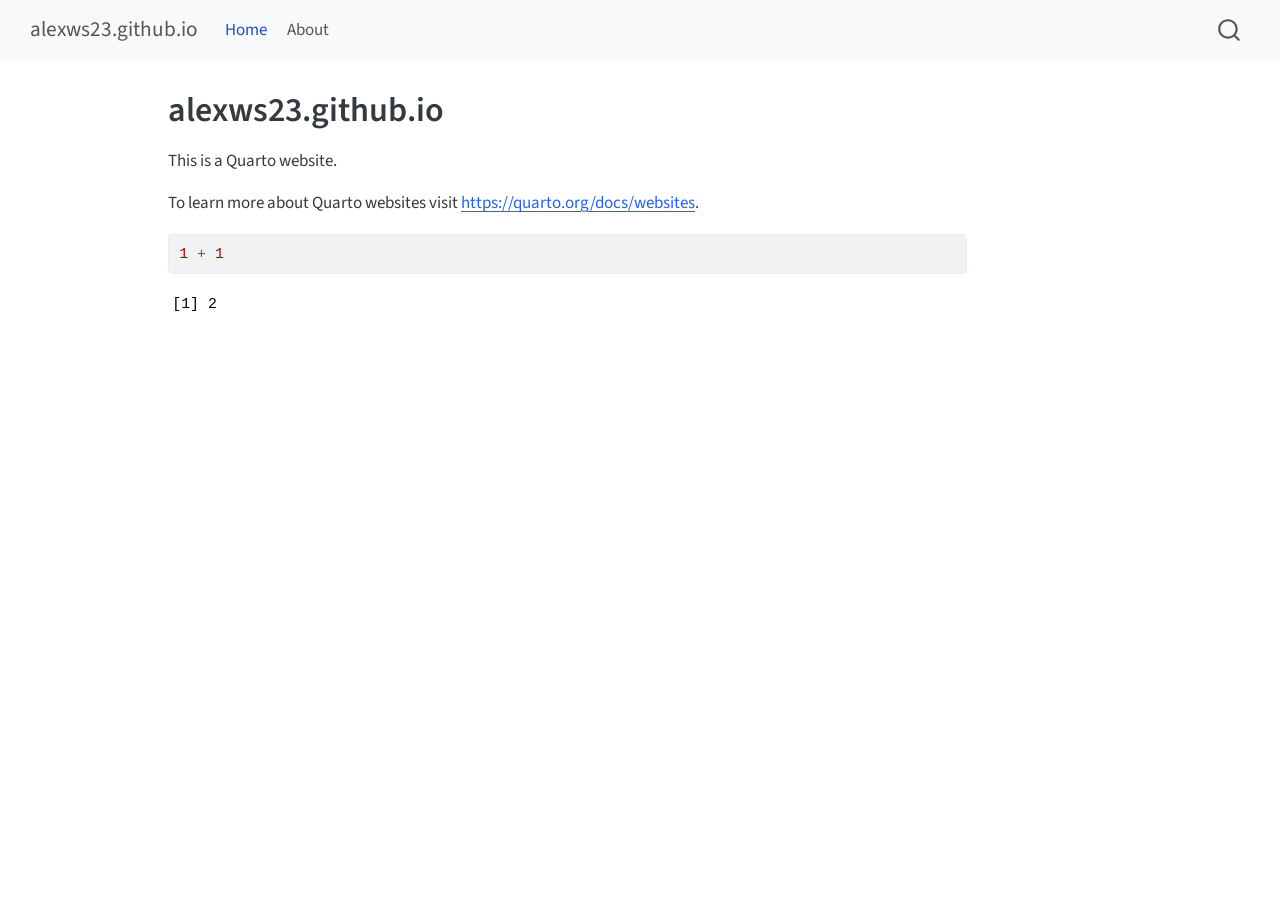
==== docs/index.html @ b059be66 "Website Shell Commit" ====
<!DOCTYPE html>
<html xmlns="http://www.w3.org/1999/xhtml" lang="en" xml:lang="en"><head>

<meta charset="utf-8">
<meta name="generator" content="quarto-1.5.57">

<meta name="viewport" content="width=device-width, initial-scale=1.0, user-scalable=yes">


<title>alexws23.github.io</title>
<style>
code{white-space: pre-wrap;}
span.smallcaps{font-variant: small-caps;}
div.columns{display: flex; gap: min(4vw, 1.5em);}
div.column{flex: auto; overflow-x: auto;}
div.hanging-indent{margin-left: 1.5em; text-indent: -1.5em;}
ul.task-list{list-style: none;}
ul.task-list li input[type="checkbox"] {
  width: 0.8em;
  margin: 0 0.8em 0.2em -1em; /* quarto-specific, see https://github.com/quarto-dev/quarto-cli/issues/4556 */ 
  vertical-align: middle;
}
/* CSS for syntax highlighting */
pre > code.sourceCode { white-space: pre; position: relative; }
pre > code.sourceCode > span { line-height: 1.25; }
pre > code.sourceCode > span:empty { height: 1.2em; }
.sourceCode { overflow: visible; }
code.sourceCode > span { color: inherit; text-decoration: inherit; }
div.sourceCode { margin: 1em 0; }
pre.sourceCode { margin: 0; }
@media screen {
div.sourceCode { overflow: auto; }
}
@media print {
pre > code.sourceCode { white-space: pre-wrap; }
pre > code.sourceCode > span { display: inline-block; text-indent: -5em; padding-left: 5em; }
}
pre.numberSource code
  { counter-reset: source-line 0; }
pre.numberSource code > span
  { position: relative; left: -4em; counter-increment: source-line; }
pre.numberSource code > span > a:first-child::before
  { content: counter(source-line);
    position: relative; left: -1em; text-align: right; vertical-align: baseline;
    border: none; display: inline-block;
    -webkit-touch-callout: none; -webkit-user-select: none;
    -khtml-user-select: none; -moz-user-select: none;
    -ms-user-select: none; user-select: none;
    padding: 0 4px; width: 4em;
  }
pre.numberSource { margin-left: 3em;  padding-left: 4px; }
div.sourceCode
  {   }
@media screen {
pre > code.sourceCode > span > a:first-child::before { text-decoration: underline; }
}
</style>


<script src="site_libs/quarto-nav/quarto-nav.js"></script>
<script src="site_libs/quarto-nav/headroom.min.js"></script>
<script src="site_libs/clipboard/clipboard.min.js"></script>
<script src="site_libs/quarto-search/autocomplete.umd.js"></script>
<script src="site_libs/quarto-search/fuse.min.js"></script>
<script src="site_libs/quarto-search/quarto-search.js"></script>
<meta name="quarto:offset" content="./">
<script src="site_libs/quarto-html/quarto.js"></script>
<script src="site_libs/quarto-html/popper.min.js"></script>
<script src="site_libs/quarto-html/tippy.umd.min.js"></script>
<script src="site_libs/quarto-html/anchor.min.js"></script>
<link href="site_libs/quarto-html/tippy.css" rel="stylesheet">
<link href="site_libs/quarto-html/quarto-syntax-highlighting.css" rel="stylesheet" id="quarto-text-highlighting-styles">
<script src="site_libs/bootstrap/bootstrap.min.js"></script>
<link href="site_libs/bootstrap/bootstrap-icons.css" rel="stylesheet">
<link href="site_libs/bootstrap/bootstrap.min.css" rel="stylesheet" id="quarto-bootstrap" data-mode="light">
<script id="quarto-search-options" type="application/json">{
  "location": "navbar",
  "copy-button": false,
  "collapse-after": 3,
  "panel-placement": "end",
  "type": "overlay",
  "limit": 50,
  "keyboard-shortcut": [
    "f",
    "/",
    "s"
  ],
  "show-item-context": false,
  "language": {
    "search-no-results-text": "No results",
    "search-matching-documents-text": "matching documents",
    "search-copy-link-title": "Copy link to search",
    "search-hide-matches-text": "Hide additional matches",
    "search-more-match-text": "more match in this document",
    "search-more-matches-text": "more matches in this document",
    "search-clear-button-title": "Clear",
    "search-text-placeholder": "",
    "search-detached-cancel-button-title": "Cancel",
    "search-submit-button-title": "Submit",
    "search-label": "Search"
  }
}</script>


<link rel="stylesheet" href="styles.css">
</head>

<body class="nav-fixed">

<div id="quarto-search-results"></div>
  <header id="quarto-header" class="headroom fixed-top">
    <nav class="navbar navbar-expand-lg " data-bs-theme="dark">
      <div class="navbar-container container-fluid">
      <div class="navbar-brand-container mx-auto">
    <a class="navbar-brand" href="./index.html">
    <span class="navbar-title">alexws23.github.io</span>
    </a>
  </div>
            <div id="quarto-search" class="" title="Search"></div>
          <button class="navbar-toggler" type="button" data-bs-toggle="collapse" data-bs-target="#navbarCollapse" aria-controls="navbarCollapse" role="menu" aria-expanded="false" aria-label="Toggle navigation" onclick="if (window.quartoToggleHeadroom) { window.quartoToggleHeadroom(); }">
  <span class="navbar-toggler-icon"></span>
</button>
          <div class="collapse navbar-collapse" id="navbarCollapse">
            <ul class="navbar-nav navbar-nav-scroll me-auto">
  <li class="nav-item">
    <a class="nav-link active" href="./index.html" aria-current="page"> 
<span class="menu-text">Home</span></a>
  </li>  
  <li class="nav-item">
    <a class="nav-link" href="./about.html"> 
<span class="menu-text">About</span></a>
  </li>  
</ul>
          </div> <!-- /navcollapse -->
            <div class="quarto-navbar-tools">
</div>
      </div> <!-- /container-fluid -->
    </nav>
</header>
<!-- content -->
<div id="quarto-content" class="quarto-container page-columns page-rows-contents page-layout-article page-navbar">
<!-- sidebar -->
<!-- margin-sidebar -->
    <div id="quarto-margin-sidebar" class="sidebar margin-sidebar zindex-bottom">
        
    </div>
<!-- main -->
<main class="content" id="quarto-document-content">

<header id="title-block-header" class="quarto-title-block default">
<div class="quarto-title">
<h1 class="title">alexws23.github.io</h1>
</div>



<div class="quarto-title-meta">

    
  
    
  </div>
  


</header>


<p>This is a Quarto website.</p>
<p>To learn more about Quarto websites visit <a href="https://quarto.org/docs/websites" class="uri">https://quarto.org/docs/websites</a>.</p>
<div class="cell">
<div class="sourceCode cell-code" id="cb1"><pre class="sourceCode r code-with-copy"><code class="sourceCode r"><span id="cb1-1"><a href="#cb1-1" aria-hidden="true" tabindex="-1"></a><span class="dv">1</span> <span class="sc">+</span> <span class="dv">1</span></span></code><button title="Copy to Clipboard" class="code-copy-button"><i class="bi"></i></button></pre></div>
<div class="cell-output cell-output-stdout">
<pre><code>[1] 2</code></pre>
</div>
</div>



</main> <!-- /main -->
<script id="quarto-html-after-body" type="application/javascript">
window.document.addEventListener("DOMContentLoaded", function (event) {
  const toggleBodyColorMode = (bsSheetEl) => {
    const mode = bsSheetEl.getAttribute("data-mode");
    const bodyEl = window.document.querySelector("body");
    if (mode === "dark") {
      bodyEl.classList.add("quarto-dark");
      bodyEl.classList.remove("quarto-light");
    } else {
      bodyEl.classList.add("quarto-light");
      bodyEl.classList.remove("quarto-dark");
    }
  }
  const toggleBodyColorPrimary = () => {
    const bsSheetEl = window.document.querySelector("link#quarto-bootstrap");
    if (bsSheetEl) {
      toggleBodyColorMode(bsSheetEl);
    }
  }
  toggleBodyColorPrimary();  
  const icon = "";
  const anchorJS = new window.AnchorJS();
  anchorJS.options = {
    placement: 'right',
    icon: icon
  };
  anchorJS.add('.anchored');
  const isCodeAnnotation = (el) => {
    for (const clz of el.classList) {
      if (clz.startsWith('code-annotation-')) {                     
        return true;
      }
    }
    return false;
  }
  const onCopySuccess = function(e) {
    // button target
    const button = e.trigger;
    // don't keep focus
    button.blur();
    // flash "checked"
    button.classList.add('code-copy-button-checked');
    var currentTitle = button.getAttribute("title");
    button.setAttribute("title", "Copied!");
    let tooltip;
    if (window.bootstrap) {
      button.setAttribute("data-bs-toggle", "tooltip");
      button.setAttribute("data-bs-placement", "left");
      button.setAttribute("data-bs-title", "Copied!");
      tooltip = new bootstrap.Tooltip(button, 
        { trigger: "manual", 
          customClass: "code-copy-button-tooltip",
          offset: [0, -8]});
      tooltip.show();    
    }
    setTimeout(function() {
      if (tooltip) {
        tooltip.hide();
        button.removeAttribute("data-bs-title");
        button.removeAttribute("data-bs-toggle");
        button.removeAttribute("data-bs-placement");
      }
      button.setAttribute("title", currentTitle);
      button.classList.remove('code-copy-button-checked');
    }, 1000);
    // clear code selection
    e.clearSelection();
  }
  const getTextToCopy = function(trigger) {
      const codeEl = trigger.previousElementSibling.cloneNode(true);
      for (const childEl of codeEl.children) {
        if (isCodeAnnotation(childEl)) {
          childEl.remove();
        }
      }
      return codeEl.innerText;
  }
  const clipboard = new window.ClipboardJS('.code-copy-button:not([data-in-quarto-modal])', {
    text: getTextToCopy
  });
  clipboard.on('success', onCopySuccess);
  if (window.document.getElementById('quarto-embedded-source-code-modal')) {
    // For code content inside modals, clipBoardJS needs to be initialized with a container option
    // TODO: Check when it could be a function (https://github.com/zenorocha/clipboard.js/issues/860)
    const clipboardModal = new window.ClipboardJS('.code-copy-button[data-in-quarto-modal]', {
      text: getTextToCopy,
      container: window.document.getElementById('quarto-embedded-source-code-modal')
    });
    clipboardModal.on('success', onCopySuccess);
  }
    var localhostRegex = new RegExp(/^(?:http|https):\/\/localhost\:?[0-9]*\//);
    var mailtoRegex = new RegExp(/^mailto:/);
      var filterRegex = new RegExp('/' + window.location.host + '/');
    var isInternal = (href) => {
        return filterRegex.test(href) || localhostRegex.test(href) || mailtoRegex.test(href);
    }
    // Inspect non-navigation links and adorn them if external
 	var links = window.document.querySelectorAll('a[href]:not(.nav-link):not(.navbar-brand):not(.toc-action):not(.sidebar-link):not(.sidebar-item-toggle):not(.pagination-link):not(.no-external):not([aria-hidden]):not(.dropdown-item):not(.quarto-navigation-tool):not(.about-link)');
    for (var i=0; i<links.length; i++) {
      const link = links[i];
      if (!isInternal(link.href)) {
        // undo the damage that might have been done by quarto-nav.js in the case of
        // links that we want to consider external
        if (link.dataset.originalHref !== undefined) {
          link.href = link.dataset.originalHref;
        }
      }
    }
  function tippyHover(el, contentFn, onTriggerFn, onUntriggerFn) {
    const config = {
      allowHTML: true,
      maxWidth: 500,
      delay: 100,
      arrow: false,
      appendTo: function(el) {
          return el.parentElement;
      },
      interactive: true,
      interactiveBorder: 10,
      theme: 'quarto',
      placement: 'bottom-start',
    };
    if (contentFn) {
      config.content = contentFn;
    }
    if (onTriggerFn) {
      config.onTrigger = onTriggerFn;
    }
    if (onUntriggerFn) {
      config.onUntrigger = onUntriggerFn;
    }
    window.tippy(el, config); 
  }
  const noterefs = window.document.querySelectorAll('a[role="doc-noteref"]');
  for (var i=0; i<noterefs.length; i++) {
    const ref = noterefs[i];
    tippyHover(ref, function() {
      // use id or data attribute instead here
      let href = ref.getAttribute('data-footnote-href') || ref.getAttribute('href');
      try { href = new URL(href).hash; } catch {}
      const id = href.replace(/^#\/?/, "");
      const note = window.document.getElementById(id);
      if (note) {
        return note.innerHTML;
      } else {
        return "";
      }
    });
  }
  const xrefs = window.document.querySelectorAll('a.quarto-xref');
  const processXRef = (id, note) => {
    // Strip column container classes
    const stripColumnClz = (el) => {
      el.classList.remove("page-full", "page-columns");
      if (el.children) {
        for (const child of el.children) {
          stripColumnClz(child);
        }
      }
    }
    stripColumnClz(note)
    if (id === null || id.startsWith('sec-')) {
      // Special case sections, only their first couple elements
      const container = document.createElement("div");
      if (note.children && note.children.length > 2) {
        container.appendChild(note.children[0].cloneNode(true));
        for (let i = 1; i < note.children.length; i++) {
          const child = note.children[i];
          if (child.tagName === "P" && child.innerText === "") {
            continue;
          } else {
            container.appendChild(child.cloneNode(true));
            break;
          }
        }
        if (window.Quarto?.typesetMath) {
          window.Quarto.typesetMath(container);
        }
        return container.innerHTML
      } else {
        if (window.Quarto?.typesetMath) {
          window.Quarto.typesetMath(note);
        }
        return note.innerHTML;
      }
    } else {
      // Remove any anchor links if they are present
      const anchorLink = note.querySelector('a.anchorjs-link');
      if (anchorLink) {
        anchorLink.remove();
      }
      if (window.Quarto?.typesetMath) {
        window.Quarto.typesetMath(note);
      }
      // TODO in 1.5, we should make sure this works without a callout special case
      if (note.classList.contains("callout")) {
        return note.outerHTML;
      } else {
        return note.innerHTML;
      }
    }
  }
  for (var i=0; i<xrefs.length; i++) {
    const xref = xrefs[i];
    tippyHover(xref, undefined, function(instance) {
      instance.disable();
      let url = xref.getAttribute('href');
      let hash = undefined; 
      if (url.startsWith('#')) {
        hash = url;
      } else {
        try { hash = new URL(url).hash; } catch {}
      }
      if (hash) {
        const id = hash.replace(/^#\/?/, "");
        const note = window.document.getElementById(id);
        if (note !== null) {
          try {
            const html = processXRef(id, note.cloneNode(true));
            instance.setContent(html);
          } finally {
            instance.enable();
            instance.show();
          }
        } else {
          // See if we can fetch this
          fetch(url.split('#')[0])
          .then(res => res.text())
          .then(html => {
            const parser = new DOMParser();
            const htmlDoc = parser.parseFromString(html, "text/html");
            const note = htmlDoc.getElementById(id);
            if (note !== null) {
              const html = processXRef(id, note);
              instance.setContent(html);
            } 
          }).finally(() => {
            instance.enable();
            instance.show();
          });
        }
      } else {
        // See if we can fetch a full url (with no hash to target)
        // This is a special case and we should probably do some content thinning / targeting
        fetch(url)
        .then(res => res.text())
        .then(html => {
          const parser = new DOMParser();
          const htmlDoc = parser.parseFromString(html, "text/html");
          const note = htmlDoc.querySelector('main.content');
          if (note !== null) {
            // This should only happen for chapter cross references
            // (since there is no id in the URL)
            // remove the first header
            if (note.children.length > 0 && note.children[0].tagName === "HEADER") {
              note.children[0].remove();
            }
            const html = processXRef(null, note);
            instance.setContent(html);
          } 
        }).finally(() => {
          instance.enable();
          instance.show();
        });
      }
    }, function(instance) {
    });
  }
      let selectedAnnoteEl;
      const selectorForAnnotation = ( cell, annotation) => {
        let cellAttr = 'data-code-cell="' + cell + '"';
        let lineAttr = 'data-code-annotation="' +  annotation + '"';
        const selector = 'span[' + cellAttr + '][' + lineAttr + ']';
        return selector;
      }
      const selectCodeLines = (annoteEl) => {
        const doc = window.document;
        const targetCell = annoteEl.getAttribute("data-target-cell");
        const targetAnnotation = annoteEl.getAttribute("data-target-annotation");
        const annoteSpan = window.document.querySelector(selectorForAnnotation(targetCell, targetAnnotation));
        const lines = annoteSpan.getAttribute("data-code-lines").split(",");
        const lineIds = lines.map((line) => {
          return targetCell + "-" + line;
        })
        let top = null;
        let height = null;
        let parent = null;
        if (lineIds.length > 0) {
            //compute the position of the single el (top and bottom and make a div)
            const el = window.document.getElementById(lineIds[0]);
            top = el.offsetTop;
            height = el.offsetHeight;
            parent = el.parentElement.parentElement;
          if (lineIds.length > 1) {
            const lastEl = window.document.getElementById(lineIds[lineIds.length - 1]);
            const bottom = lastEl.offsetTop + lastEl.offsetHeight;
            height = bottom - top;
          }
          if (top !== null && height !== null && parent !== null) {
            // cook up a div (if necessary) and position it 
            let div = window.document.getElementById("code-annotation-line-highlight");
            if (div === null) {
              div = window.document.createElement("div");
              div.setAttribute("id", "code-annotation-line-highlight");
              div.style.position = 'absolute';
              parent.appendChild(div);
            }
            div.style.top = top - 2 + "px";
            div.style.height = height + 4 + "px";
            div.style.left = 0;
            let gutterDiv = window.document.getElementById("code-annotation-line-highlight-gutter");
            if (gutterDiv === null) {
              gutterDiv = window.document.createElement("div");
              gutterDiv.setAttribute("id", "code-annotation-line-highlight-gutter");
              gutterDiv.style.position = 'absolute';
              const codeCell = window.document.getElementById(targetCell);
              const gutter = codeCell.querySelector('.code-annotation-gutter');
              gutter.appendChild(gutterDiv);
            }
            gutterDiv.style.top = top - 2 + "px";
            gutterDiv.style.height = height + 4 + "px";
          }
          selectedAnnoteEl = annoteEl;
        }
      };
      const unselectCodeLines = () => {
        const elementsIds = ["code-annotation-line-highlight", "code-annotation-line-highlight-gutter"];
        elementsIds.forEach((elId) => {
          const div = window.document.getElementById(elId);
          if (div) {
            div.remove();
          }
        });
        selectedAnnoteEl = undefined;
      };
        // Handle positioning of the toggle
    window.addEventListener(
      "resize",
      throttle(() => {
        elRect = undefined;
        if (selectedAnnoteEl) {
          selectCodeLines(selectedAnnoteEl);
        }
      }, 10)
    );
    function throttle(fn, ms) {
    let throttle = false;
    let timer;
      return (...args) => {
        if(!throttle) { // first call gets through
            fn.apply(this, args);
            throttle = true;
        } else { // all the others get throttled
            if(timer) clearTimeout(timer); // cancel #2
            timer = setTimeout(() => {
              fn.apply(this, args);
              timer = throttle = false;
            }, ms);
        }
      };
    }
      // Attach click handler to the DT
      const annoteDls = window.document.querySelectorAll('dt[data-target-cell]');
      for (const annoteDlNode of annoteDls) {
        annoteDlNode.addEventListener('click', (event) => {
          const clickedEl = event.target;
          if (clickedEl !== selectedAnnoteEl) {
            unselectCodeLines();
            const activeEl = window.document.querySelector('dt[data-target-cell].code-annotation-active');
            if (activeEl) {
              activeEl.classList.remove('code-annotation-active');
            }
            selectCodeLines(clickedEl);
            clickedEl.classList.add('code-annotation-active');
          } else {
            // Unselect the line
            unselectCodeLines();
            clickedEl.classList.remove('code-annotation-active');
          }
        });
      }
  const findCites = (el) => {
    const parentEl = el.parentElement;
    if (parentEl) {
      const cites = parentEl.dataset.cites;
      if (cites) {
        return {
          el,
          cites: cites.split(' ')
        };
      } else {
        return findCites(el.parentElement)
      }
    } else {
      return undefined;
    }
  };
  var bibliorefs = window.document.querySelectorAll('a[role="doc-biblioref"]');
  for (var i=0; i<bibliorefs.length; i++) {
    const ref = bibliorefs[i];
    const citeInfo = findCites(ref);
    if (citeInfo) {
      tippyHover(citeInfo.el, function() {
        var popup = window.document.createElement('div');
        citeInfo.cites.forEach(function(cite) {
          var citeDiv = window.document.createElement('div');
          citeDiv.classList.add('hanging-indent');
          citeDiv.classList.add('csl-entry');
          var biblioDiv = window.document.getElementById('ref-' + cite);
          if (biblioDiv) {
            citeDiv.innerHTML = biblioDiv.innerHTML;
          }
          popup.appendChild(citeDiv);
        });
        return popup.innerHTML;
      });
    }
  }
});
</script>
</div> <!-- /content -->




</body></html>
---- docs/site_libs/quarto-html/tippy.css ----
.tippy-box[data-animation=fade][data-state=hidden]{opacity:0}[data-tippy-root]{max-width:calc(100vw - 10px)}.tippy-box{position:relative;background-color:#333;color:#fff;border-radius:4px;font-size:14px;line-height:1.4;white-space:normal;outline:0;transition-property:transform,visibility,opacity}.tippy-box[data-placement^=top]>.tippy-arrow{bottom:0}.tippy-box[data-placement^=top]>.tippy-arrow:before{bottom:-7px;left:0;border-width:8px 8px 0;border-top-color:initial;transform-origin:center top}.tippy-box[data-placement^=bottom]>.tippy-arrow{top:0}.tippy-box[data-placement^=bottom]>.tippy-arrow:before{top:-7px;left:0;border-width:0 8px 8px;border-bottom-color:initial;transform-origin:center bottom}.tippy-box[data-placement^=left]>.tippy-arrow{right:0}.tippy-box[data-placement^=left]>.tippy-arrow:before{border-width:8px 0 8px 8px;border-left-color:initial;right:-7px;transform-origin:center left}.tippy-box[data-placement^=right]>.tippy-arrow{left:0}.tippy-box[data-placement^=right]>.tippy-arrow:before{left:-7px;border-width:8px 8px 8px 0;border-right-color:initial;transform-origin:center right}.tippy-box[data-inertia][data-state=visible]{transition-timing-function:cubic-bezier(.54,1.5,.38,1.11)}.tippy-arrow{width:16px;height:16px;color:#333}.tippy-arrow:before{content:"";position:absolute;border-color:transparent;border-style:solid}.tippy-content{position:relative;padding:5px 9px;z-index:1}
---- docs/site_libs/quarto-html/quarto-syntax-highlighting.css ----
/* quarto syntax highlight colors */
:root {
  --quarto-hl-ot-color: #003B4F;
  --quarto-hl-at-color: #657422;
  --quarto-hl-ss-color: #20794D;
  --quarto-hl-an-color: #5E5E5E;
  --quarto-hl-fu-color: #4758AB;
  --quarto-hl-st-color: #20794D;
  --quarto-hl-cf-color: #003B4F;
  --quarto-hl-op-color: #5E5E5E;
  --quarto-hl-er-color: #AD0000;
  --quarto-hl-bn-color: #AD0000;
  --quarto-hl-al-color: #AD0000;
  --quarto-hl-va-color: #111111;
  --quarto-hl-bu-color: inherit;
  --quarto-hl-ex-color: inherit;
  --quarto-hl-pp-color: #AD0000;
  --quarto-hl-in-color: #5E5E5E;
  --quarto-hl-vs-color: #20794D;
  --quarto-hl-wa-color: #5E5E5E;
  --quarto-hl-do-color: #5E5E5E;
  --quarto-hl-im-color: #00769E;
  --quarto-hl-ch-color: #20794D;
  --quarto-hl-dt-color: #AD0000;
  --quarto-hl-fl-color: #AD0000;
  --quarto-hl-co-color: #5E5E5E;
  --quarto-hl-cv-color: #5E5E5E;
  --quarto-hl-cn-color: #8f5902;
  --quarto-hl-sc-color: #5E5E5E;
  --quarto-hl-dv-color: #AD0000;
  --quarto-hl-kw-color: #003B4F;
}

/* other quarto variables */
:root {
  --quarto-font-monospace: SFMono-Regular, Menlo, Monaco, Consolas, "Liberation Mono", "Courier New", monospace;
}

pre > code.sourceCode > span {
  color: #003B4F;
}

code span {
  color: #003B4F;
}

code.sourceCode > span {
  color: #003B4F;
}

div.sourceCode,
div.sourceCode pre.sourceCode {
  color: #003B4F;
}

code span.ot {
  color: #003B4F;
  font-style: inherit;
}

code span.at {
  color: #657422;
  font-style: inherit;
}

code span.ss {
  color: #20794D;
  font-style: inherit;
}

code span.an {
  color: #5E5E5E;
  font-style: inherit;
}

code span.fu {
  color: #4758AB;
  font-style: inherit;
}

code span.st {
  color: #20794D;
  font-style: inherit;
}

code span.cf {
  color: #003B4F;
  font-weight: bold;
  font-style: inherit;
}

code span.op {
  color: #5E5E5E;
  font-style: inherit;
}

code span.er {
  color: #AD0000;
  font-style: inherit;
}

code span.bn {
  color: #AD0000;
  font-style: inherit;
}

code span.al {
  color: #AD0000;
  font-style: inherit;
}

code span.va {
  color: #111111;
  font-style: inherit;
}

code span.bu {
  font-style: inherit;
}

code span.ex {
  font-style: inherit;
}

code span.pp {
  color: #AD0000;
  font-style: inherit;
}

code span.in {
  color: #5E5E5E;
  font-style: inherit;
}

code span.vs {
  color: #20794D;
  font-style: inherit;
}

code span.wa {
  color: #5E5E5E;
  font-style: italic;
}

code span.do {
  color: #5E5E5E;
  font-style: italic;
}

code span.im {
  color: #00769E;
  font-style: inherit;
}

code span.ch {
  color: #20794D;
  font-style: inherit;
}

code span.dt {
  color: #AD0000;
  font-style: inherit;
}

code span.fl {
  color: #AD0000;
  font-style: inherit;
}

code span.co {
  color: #5E5E5E;
  font-style: inherit;
}

code span.cv {
  color: #5E5E5E;
  font-style: italic;
}

code span.cn {
  color: #8f5902;
  font-style: inherit;
}

code span.sc {
  color: #5E5E5E;
  font-style: inherit;
}

code span.dv {
  color: #AD0000;
  font-style: inherit;
}

code span.kw {
  color: #003B4F;
  font-weight: bold;
  font-style: inherit;
}

.prevent-inlining {
  content: "</";
}

/*# sourceMappingURL=debc5d5d77c3f9108843748ff7464032.css.map */
---- docs/styles.css ----
/* css styles */
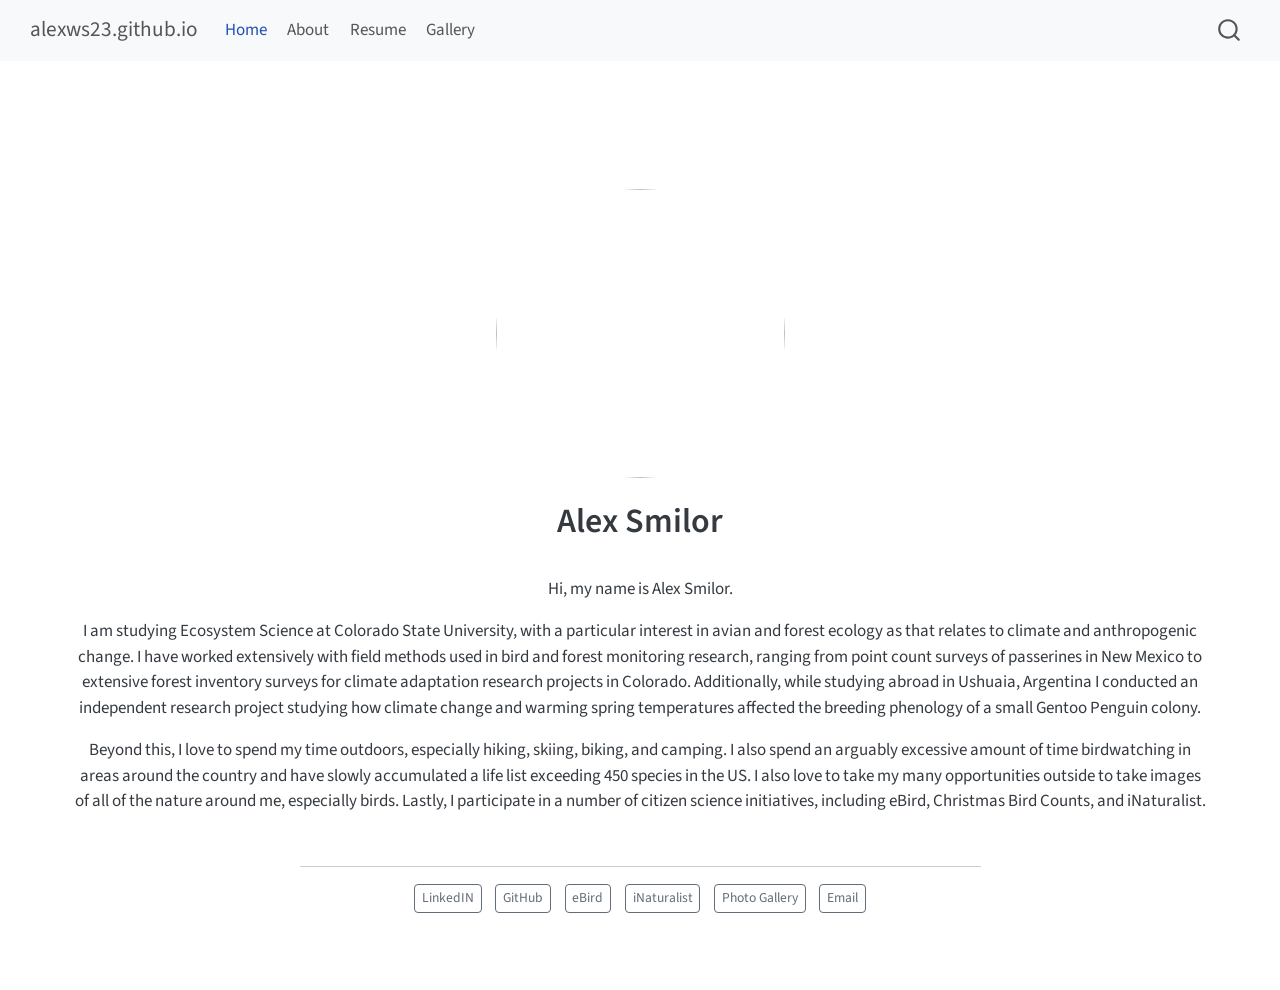
==== commit 3e881da2: "Website Commit" ====
--- a/docs/index.html
+++ b/docs/index.html
@@ -7,7 +7,7 @@
 <meta name="viewport" content="width=device-width, initial-scale=1.0, user-scalable=yes">
 
 
-<title>alexws23.github.io</title>
+<title>Alex Smilor – alexws23.github.io</title>
 <style>
 code{white-space: pre-wrap;}
 span.smallcaps{font-variant: small-caps;}
@@ -20,40 +20,6 @@
   margin: 0 0.8em 0.2em -1em; /* quarto-specific, see https://github.com/quarto-dev/quarto-cli/issues/4556 */ 
   vertical-align: middle;
 }
-/* CSS for syntax highlighting */
-pre > code.sourceCode { white-space: pre; position: relative; }
-pre > code.sourceCode > span { line-height: 1.25; }
-pre > code.sourceCode > span:empty { height: 1.2em; }
-.sourceCode { overflow: visible; }
-code.sourceCode > span { color: inherit; text-decoration: inherit; }
-div.sourceCode { margin: 1em 0; }
-pre.sourceCode { margin: 0; }
-@media screen {
-div.sourceCode { overflow: auto; }
-}
-@media print {
-pre > code.sourceCode { white-space: pre-wrap; }
-pre > code.sourceCode > span { display: inline-block; text-indent: -5em; padding-left: 5em; }
-}
-pre.numberSource code
-  { counter-reset: source-line 0; }
-pre.numberSource code > span
-  { position: relative; left: -4em; counter-increment: source-line; }
-pre.numberSource code > span > a:first-child::before
-  { content: counter(source-line);
-    position: relative; left: -1em; text-align: right; vertical-align: baseline;
-    border: none; display: inline-block;
-    -webkit-touch-callout: none; -webkit-user-select: none;
-    -khtml-user-select: none; -moz-user-select: none;
-    -ms-user-select: none; user-select: none;
-    padding: 0 4px; width: 4em;
-  }
-pre.numberSource { margin-left: 3em;  padding-left: 4px; }
-div.sourceCode
-  {   }
-@media screen {
-pre > code.sourceCode > span > a:first-child::before { text-decoration: underline; }
-}
 </style>
 
 
@@ -67,7 +33,6 @@
 <script src="site_libs/quarto-html/quarto.js"></script>
 <script src="site_libs/quarto-html/popper.min.js"></script>
 <script src="site_libs/quarto-html/tippy.umd.min.js"></script>
-<script src="site_libs/quarto-html/anchor.min.js"></script>
 <link href="site_libs/quarto-html/tippy.css" rel="stylesheet">
 <link href="site_libs/quarto-html/quarto-syntax-highlighting.css" rel="stylesheet" id="quarto-text-highlighting-styles">
 <script src="site_libs/bootstrap/bootstrap.min.js"></script>
@@ -130,6 +95,14 @@
     <a class="nav-link" href="./about.html"> 
 <span class="menu-text">About</span></a>
   </li>  
+  <li class="nav-item">
+    <a class="nav-link" href="./CV.html"> 
+<span class="menu-text">Resume</span></a>
+  </li>  
+  <li class="nav-item">
+    <a class="nav-link" href="./Gallery.html"> 
+<span class="menu-text">Gallery</span></a>
+  </li>  
 </ul>
           </div> <!-- /navcollapse -->
             <div class="quarto-navbar-tools">
@@ -138,46 +111,50 @@
     </nav>
 </header>
 <!-- content -->
-<div id="quarto-content" class="quarto-container page-columns page-rows-contents page-layout-article page-navbar">
+<div id="quarto-content" class="quarto-container page-columns page-rows-contents page-layout-full page-navbar">
 <!-- sidebar -->
 <!-- margin-sidebar -->
-    <div id="quarto-margin-sidebar" class="sidebar margin-sidebar zindex-bottom">
-        
-    </div>
+    
 <!-- main -->
-<main class="content" id="quarto-document-content">
-
-<header id="title-block-header" class="quarto-title-block default">
+<div class="quarto-about-jolla column-page">
+  <img src="imgs/AWS-7548.jpg" class="about-image
+  round " style="height: 17em; width: 17em;">
+ <header id="title-block-header" class="quarto-title-block default">
 <div class="quarto-title">
-<h1 class="title">alexws23.github.io</h1>
+<h1 class="title">Alex Smilor</h1>
 </div>
-
-
-
-<div class="quarto-title-meta">
-
-    
-  
-    
+<div class="quarto-title-meta column-page">
   </div>
-  
-
-
-</header>
-
-
-<p>This is a Quarto website.</p>
-<p>To learn more about Quarto websites visit <a href="https://quarto.org/docs/websites" class="uri">https://quarto.org/docs/websites</a>.</p>
-<div class="cell">
-<div class="sourceCode cell-code" id="cb1"><pre class="sourceCode r code-with-copy"><code class="sourceCode r"><span id="cb1-1"><a href="#cb1-1" aria-hidden="true" tabindex="-1"></a><span class="dv">1</span> <span class="sc">+</span> <span class="dv">1</span></span></code><button title="Copy to Clipboard" class="code-copy-button"><i class="bi"></i></button></pre></div>
-<div class="cell-output cell-output-stdout">
-<pre><code>[1] 2</code></pre>
+</header><main class="content column-page" id="quarto-document-content">
+<p>Hi, my name is Alex Smilor.</p>
+<p>I am studying Ecosystem Science at Colorado State University, with a particular interest in avian and forest ecology as that relates to climate and anthropogenic change. I have worked extensively with field methods used in bird and forest monitoring research, ranging from point count surveys of passerines in New Mexico to extensive forest inventory surveys for climate adaptation research projects in Colorado. Additionally, while studying abroad in Ushuaia, Argentina I conducted an independent research project studying how climate change and warming spring temperatures affected the breeding phenology of a small Gentoo Penguin colony.</p>
+<p>Beyond this, I love to spend my time outdoors, especially hiking, skiing, biking, and camping. I also spend an arguably excessive amount of time birdwatching in areas around the country and have slowly accumulated a life list exceeding 450 species in the US. I also love to take my many opportunities outside to take images of all of the nature around me, especially birds. Lastly, I participate in a number of citizen science initiatives, including eBird, Christmas Bird Counts, and iNaturalist.</p>
+
+
+</main> 
+  <hr class="about-sep">
+   <div class="about-links">
+  <a href="https://www.linkedin.com/in/alexsmilor/" class="about-link" rel="" target="">
+     <span class="about-link-text">LinkedIN</span>
+  </a>
+  <a href="https://github.com/alexws23" class="about-link" rel="" target="">
+     <span class="about-link-text">GitHub</span>
+  </a>
+  <a href="https://ebird.org/profile/MTgwNTI1Mg/world" class="about-link" rel="" target="">
+     <span class="about-link-text">eBird</span>
+  </a>
+  <a href="https://www.inaturalist.org/people/6646139" class="about-link" rel="" target="">
+     <span class="about-link-text">iNaturalist</span>
+  </a>
+  <a href="https://alexsmilor.com/" class="about-link" rel="" target="">
+     <span class="about-link-text">Photo Gallery</span>
+  </a>
+  <a href="mailto::alexws23@verizon.net" class="about-link" rel="" target="">
+     <span class="about-link-text">Email</span>
+  </a>
 </div>
 </div>
-
-
-
-</main> <!-- /main -->
+ <!-- /main -->
 <script id="quarto-html-after-body" type="application/javascript">
 window.document.addEventListener("DOMContentLoaded", function (event) {
   const toggleBodyColorMode = (bsSheetEl) => {
@@ -198,13 +175,6 @@
     }
   }
   toggleBodyColorPrimary();  
-  const icon = "";
-  const anchorJS = new window.AnchorJS();
-  anchorJS.options = {
-    placement: 'right',
-    icon: icon
-  };
-  anchorJS.add('.anchored');
   const isCodeAnnotation = (el) => {
     for (const clz of el.classList) {
       if (clz.startsWith('code-annotation-')) {                     
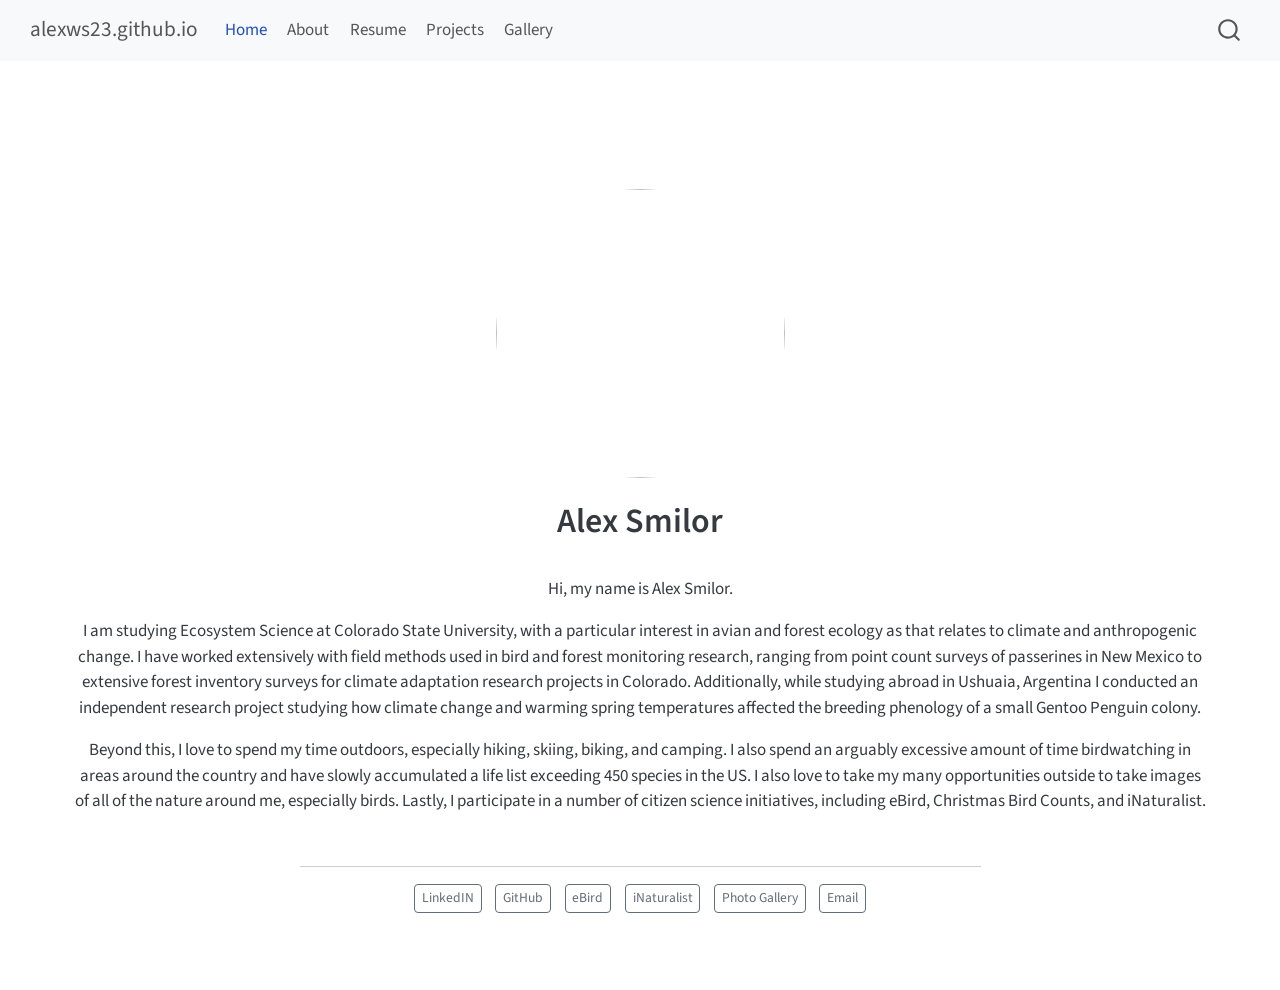
==== commit 3e00d0b7: "Updated Commit" ====
--- a/docs/index.html
+++ b/docs/index.html
@@ -100,6 +100,10 @@
 <span class="menu-text">Resume</span></a>
   </li>  
   <li class="nav-item">
+    <a class="nav-link" href="./Projects.html"> 
+<span class="menu-text">Projects</span></a>
+  </li>  
+  <li class="nav-item">
     <a class="nav-link" href="./Gallery.html"> 
 <span class="menu-text">Gallery</span></a>
   </li>  
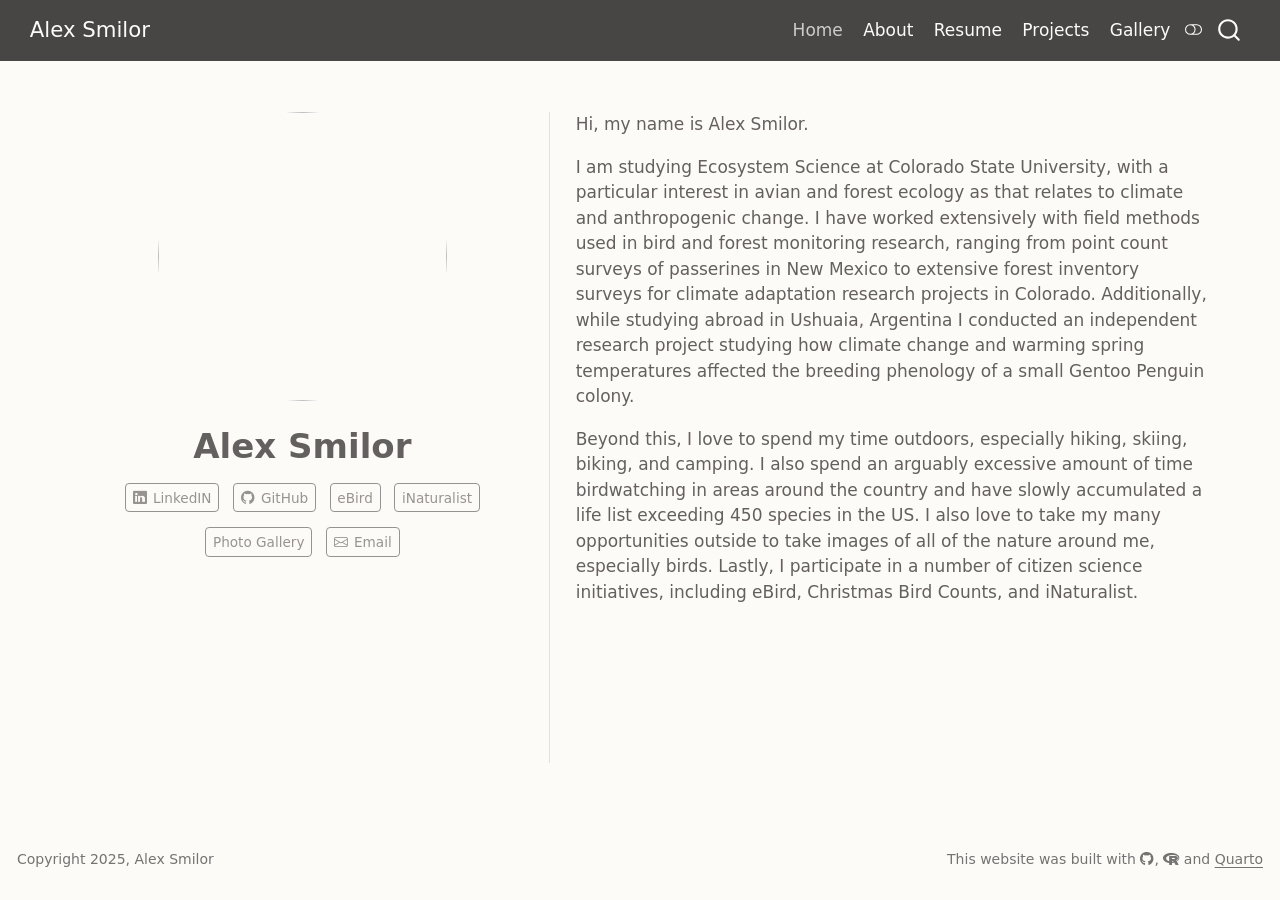
==== commit 0fa29623: "final website 1" ====
--- a/docs/index.html
+++ b/docs/index.html
@@ -7,7 +7,7 @@
 <meta name="viewport" content="width=device-width, initial-scale=1.0, user-scalable=yes">
 
 
-<title>Alex Smilor – alexws23.github.io</title>
+<title>Alex Smilor</title>
 <style>
 code{white-space: pre-wrap;}
 span.smallcaps{font-variant: small-caps;}
@@ -30,14 +30,19 @@
 <script src="site_libs/quarto-search/fuse.min.js"></script>
 <script src="site_libs/quarto-search/quarto-search.js"></script>
 <meta name="quarto:offset" content="./">
+<link href="./imgs/Smilor_Favicon.png" rel="icon" type="image/png">
 <script src="site_libs/quarto-html/quarto.js"></script>
 <script src="site_libs/quarto-html/popper.min.js"></script>
 <script src="site_libs/quarto-html/tippy.umd.min.js"></script>
 <link href="site_libs/quarto-html/tippy.css" rel="stylesheet">
-<link href="site_libs/quarto-html/quarto-syntax-highlighting.css" rel="stylesheet" id="quarto-text-highlighting-styles">
+<link href="site_libs/quarto-html/quarto-syntax-highlighting.css" rel="stylesheet" class="quarto-color-scheme" id="quarto-text-highlighting-styles">
+<link href="site_libs/quarto-html/quarto-syntax-highlighting-dark.css" rel="prefetch" class="quarto-color-scheme quarto-color-alternate" id="quarto-text-highlighting-styles">
 <script src="site_libs/bootstrap/bootstrap.min.js"></script>
 <link href="site_libs/bootstrap/bootstrap-icons.css" rel="stylesheet">
-<link href="site_libs/bootstrap/bootstrap.min.css" rel="stylesheet" id="quarto-bootstrap" data-mode="light">
+<link href="site_libs/bootstrap/bootstrap.min.css" rel="stylesheet" class="quarto-color-scheme" id="quarto-bootstrap" data-mode="light">
+<link href="site_libs/bootstrap/bootstrap-dark.min.css" rel="prefetch" class="quarto-color-scheme quarto-color-alternate" id="quarto-bootstrap" data-mode="dark">
+<link href="site_libs/quarto-contrib/fontawesome6-1.2.0/all.min.css" rel="stylesheet">
+<link href="site_libs/quarto-contrib/fontawesome6-1.2.0/latex-fontsize.css" rel="stylesheet">
 <script id="quarto-search-options" type="application/json">{
   "location": "navbar",
   "copy-button": false,
@@ -67,7 +72,6 @@
 }</script>
 
 
-<link rel="stylesheet" href="styles.css">
 </head>
 
 <body class="nav-fixed">
@@ -78,7 +82,7 @@
       <div class="navbar-container container-fluid">
       <div class="navbar-brand-container mx-auto">
     <a class="navbar-brand" href="./index.html">
-    <span class="navbar-title">alexws23.github.io</span>
+    <span class="navbar-title">Alex Smilor</span>
     </a>
   </div>
             <div id="quarto-search" class="" title="Search"></div>
@@ -86,7 +90,7 @@
   <span class="navbar-toggler-icon"></span>
 </button>
           <div class="collapse navbar-collapse" id="navbarCollapse">
-            <ul class="navbar-nav navbar-nav-scroll me-auto">
+            <ul class="navbar-nav navbar-nav-scroll ms-auto">
   <li class="nav-item">
     <a class="nav-link active" href="./index.html" aria-current="page"> 
 <span class="menu-text">Home</span></a>
@@ -110,6 +114,7 @@
 </ul>
           </div> <!-- /navcollapse -->
             <div class="quarto-navbar-tools">
+  <a href="" class="quarto-color-scheme-toggle quarto-navigation-tool  px-1" onclick="window.quartoToggleColorScheme(); return false;" title="Toggle dark mode"><i class="bi"></i></a>
 </div>
       </div> <!-- /container-fluid -->
     </nav>
@@ -120,28 +125,24 @@
 <!-- margin-sidebar -->
     
 <!-- main -->
-<div class="quarto-about-jolla column-page">
-  <img src="imgs/AWS-7548.jpg" class="about-image
+<div class="quarto-about-trestles column-page">
+  <div class="about-entity">
+    <img src="imgs/AWS-7548.jpg" class="about-image
   round " style="height: 17em; width: 17em;">
- <header id="title-block-header" class="quarto-title-block default">
+<header id="title-block-header" class="quarto-title-block default">
 <div class="quarto-title">
 <h1 class="title">Alex Smilor</h1>
 </div>
 <div class="quarto-title-meta column-page">
   </div>
-</header><main class="content column-page" id="quarto-document-content">
-<p>Hi, my name is Alex Smilor.</p>
-<p>I am studying Ecosystem Science at Colorado State University, with a particular interest in avian and forest ecology as that relates to climate and anthropogenic change. I have worked extensively with field methods used in bird and forest monitoring research, ranging from point count surveys of passerines in New Mexico to extensive forest inventory surveys for climate adaptation research projects in Colorado. Additionally, while studying abroad in Ushuaia, Argentina I conducted an independent research project studying how climate change and warming spring temperatures affected the breeding phenology of a small Gentoo Penguin colony.</p>
-<p>Beyond this, I love to spend my time outdoors, especially hiking, skiing, biking, and camping. I also spend an arguably excessive amount of time birdwatching in areas around the country and have slowly accumulated a life list exceeding 450 species in the US. I also love to take my many opportunities outside to take images of all of the nature around me, especially birds. Lastly, I participate in a number of citizen science initiatives, including eBird, Christmas Bird Counts, and iNaturalist.</p>
-
-
-</main> 
-  <hr class="about-sep">
-   <div class="about-links">
+</header>
+    <div class="about-links">
   <a href="https://www.linkedin.com/in/alexsmilor/" class="about-link" rel="" target="">
+    <i class="bi bi-linkedin"></i>
      <span class="about-link-text">LinkedIN</span>
   </a>
   <a href="https://github.com/alexws23" class="about-link" rel="" target="">
+    <i class="bi bi-github"></i>
      <span class="about-link-text">GitHub</span>
   </a>
   <a href="https://ebird.org/profile/MTgwNTI1Mg/world" class="about-link" rel="" target="">
@@ -154,9 +155,18 @@
      <span class="about-link-text">Photo Gallery</span>
   </a>
   <a href="mailto::alexws23@verizon.net" class="about-link" rel="" target="">
+    <i class="bi bi-envelope"></i>
      <span class="about-link-text">Email</span>
   </a>
 </div>
+  </div>
+  <div class="about-contents"><main class="content column-page" id="quarto-document-content">
+<p>Hi, my name is Alex Smilor.</p>
+<p>I am studying Ecosystem Science at Colorado State University, with a particular interest in avian and forest ecology as that relates to climate and anthropogenic change. I have worked extensively with field methods used in bird and forest monitoring research, ranging from point count surveys of passerines in New Mexico to extensive forest inventory surveys for climate adaptation research projects in Colorado. Additionally, while studying abroad in Ushuaia, Argentina I conducted an independent research project studying how climate change and warming spring temperatures affected the breeding phenology of a small Gentoo Penguin colony.</p>
+<p>Beyond this, I love to spend my time outdoors, especially hiking, skiing, biking, and camping. I also spend an arguably excessive amount of time birdwatching in areas around the country and have slowly accumulated a life list exceeding 450 species in the US. I also love to take my many opportunities outside to take images of all of the nature around me, especially birds. Lastly, I participate in a number of citizen science initiatives, including eBird, Christmas Bird Counts, and iNaturalist.</p>
+
+
+</main></div>
 </div>
  <!-- /main -->
 <script id="quarto-html-after-body" type="application/javascript">
@@ -179,6 +189,150 @@
     }
   }
   toggleBodyColorPrimary();  
+  const disableStylesheet = (stylesheets) => {
+    for (let i=0; i < stylesheets.length; i++) {
+      const stylesheet = stylesheets[i];
+      stylesheet.rel = 'prefetch';
+    }
+  }
+  const enableStylesheet = (stylesheets) => {
+    for (let i=0; i < stylesheets.length; i++) {
+      const stylesheet = stylesheets[i];
+      stylesheet.rel = 'stylesheet';
+    }
+  }
+  const manageTransitions = (selector, allowTransitions) => {
+    const els = window.document.querySelectorAll(selector);
+    for (let i=0; i < els.length; i++) {
+      const el = els[i];
+      if (allowTransitions) {
+        el.classList.remove('notransition');
+      } else {
+        el.classList.add('notransition');
+      }
+    }
+  }
+  const toggleGiscusIfUsed = (isAlternate, darkModeDefault) => {
+    const baseTheme = document.querySelector('#giscus-base-theme')?.value ?? 'light';
+    const alternateTheme = document.querySelector('#giscus-alt-theme')?.value ?? 'dark';
+    let newTheme = '';
+    if(darkModeDefault) {
+      newTheme = isAlternate ? baseTheme : alternateTheme;
+    } else {
+      newTheme = isAlternate ? alternateTheme : baseTheme;
+    }
+    const changeGiscusTheme = () => {
+      // From: https://github.com/giscus/giscus/issues/336
+      const sendMessage = (message) => {
+        const iframe = document.querySelector('iframe.giscus-frame');
+        if (!iframe) return;
+        iframe.contentWindow.postMessage({ giscus: message }, 'https://giscus.app');
+      }
+      sendMessage({
+        setConfig: {
+          theme: newTheme
+        }
+      });
+    }
+    const isGiscussLoaded = window.document.querySelector('iframe.giscus-frame') !== null;
+    if (isGiscussLoaded) {
+      changeGiscusTheme();
+    }
+  }
+  const toggleColorMode = (alternate) => {
+    // Switch the stylesheets
+    const alternateStylesheets = window.document.querySelectorAll('link.quarto-color-scheme.quarto-color-alternate');
+    manageTransitions('#quarto-margin-sidebar .nav-link', false);
+    if (alternate) {
+      enableStylesheet(alternateStylesheets);
+      for (const sheetNode of alternateStylesheets) {
+        if (sheetNode.id === "quarto-bootstrap") {
+          toggleBodyColorMode(sheetNode);
+        }
+      }
+    } else {
+      disableStylesheet(alternateStylesheets);
+      toggleBodyColorPrimary();
+    }
+    manageTransitions('#quarto-margin-sidebar .nav-link', true);
+    // Switch the toggles
+    const toggles = window.document.querySelectorAll('.quarto-color-scheme-toggle');
+    for (let i=0; i < toggles.length; i++) {
+      const toggle = toggles[i];
+      if (toggle) {
+        if (alternate) {
+          toggle.classList.add("alternate");     
+        } else {
+          toggle.classList.remove("alternate");
+        }
+      }
+    }
+    // Hack to workaround the fact that safari doesn't
+    // properly recolor the scrollbar when toggling (#1455)
+    if (navigator.userAgent.indexOf('Safari') > 0 && navigator.userAgent.indexOf('Chrome') == -1) {
+      manageTransitions("body", false);
+      window.scrollTo(0, 1);
+      setTimeout(() => {
+        window.scrollTo(0, 0);
+        manageTransitions("body", true);
+      }, 40);  
+    }
+  }
+  const isFileUrl = () => { 
+    return window.location.protocol === 'file:';
+  }
+  const hasAlternateSentinel = () => {  
+    let styleSentinel = getColorSchemeSentinel();
+    if (styleSentinel !== null) {
+      return styleSentinel === "alternate";
+    } else {
+      return false;
+    }
+  }
+  const setStyleSentinel = (alternate) => {
+    const value = alternate ? "alternate" : "default";
+    if (!isFileUrl()) {
+      window.localStorage.setItem("quarto-color-scheme", value);
+    } else {
+      localAlternateSentinel = value;
+    }
+  }
+  const getColorSchemeSentinel = () => {
+    if (!isFileUrl()) {
+      const storageValue = window.localStorage.getItem("quarto-color-scheme");
+      return storageValue != null ? storageValue : localAlternateSentinel;
+    } else {
+      return localAlternateSentinel;
+    }
+  }
+  const darkModeDefault = false;
+  let localAlternateSentinel = darkModeDefault ? 'alternate' : 'default';
+  // Dark / light mode switch
+  window.quartoToggleColorScheme = () => {
+    // Read the current dark / light value 
+    let toAlternate = !hasAlternateSentinel();
+    toggleColorMode(toAlternate);
+    setStyleSentinel(toAlternate);
+    toggleGiscusIfUsed(toAlternate, darkModeDefault);
+  };
+  // Ensure there is a toggle, if there isn't float one in the top right
+  if (window.document.querySelector('.quarto-color-scheme-toggle') === null) {
+    const a = window.document.createElement('a');
+    a.classList.add('top-right');
+    a.classList.add('quarto-color-scheme-toggle');
+    a.href = "";
+    a.onclick = function() { try { window.quartoToggleColorScheme(); } catch {} return false; };
+    const i = window.document.createElement("i");
+    i.classList.add('bi');
+    a.appendChild(i);
+    window.document.body.appendChild(a);
+  }
+  // Switch to dark mode if need be
+  if (hasAlternateSentinel()) {
+    toggleColorMode(true);
+  } else {
+    toggleColorMode(false);
+  }
   const isCodeAnnotation = (el) => {
     for (const clz of el.classList) {
       if (clz.startsWith('code-annotation-')) {                     
@@ -573,6 +727,19 @@
 });
 </script>
 </div> <!-- /content -->
+<footer class="footer">
+  <div class="nav-footer">
+    <div class="nav-footer-left">
+<p>Copyright 2025, Alex Smilor</p>
+</div>   
+    <div class="nav-footer-center">
+      &nbsp;
+    </div>
+    <div class="nav-footer-right">
+<p>This website was built with <a href="https://github.com/samanthacsik/samanthacsik.github.io" target="_blank"><i class="fa-brands fa-github" title="GitHub octocat logo" aria-label="github"></i></a>, <a href="https://www.r-project.org/about.html" target="_blank"><i class="fa-brands fa-r-project" title="R Project" aria-label="r-project"></i></a> and <a href="https://quarto.org/" target="_blank">Quarto</a></p>
+</div>
+  </div>
+</footer>
 
 
 
--- a/docs/site_libs/quarto-html/quarto-syntax-highlighting-dark.css
+++ b/docs/site_libs/quarto-html/quarto-syntax-highlighting-dark.css
@@ -0,0 +1,189 @@
+/* quarto syntax highlight colors */
+:root {
+  --quarto-hl-al-color: #f07178;
+  --quarto-hl-an-color: #d4d0ab;
+  --quarto-hl-at-color: #00e0e0;
+  --quarto-hl-bn-color: #d4d0ab;
+  --quarto-hl-bu-color: #abe338;
+  --quarto-hl-ch-color: #abe338;
+  --quarto-hl-co-color: #f8f8f2;
+  --quarto-hl-cv-color: #ffd700;
+  --quarto-hl-cn-color: #ffd700;
+  --quarto-hl-cf-color: #ffa07a;
+  --quarto-hl-dt-color: #ffa07a;
+  --quarto-hl-dv-color: #d4d0ab;
+  --quarto-hl-do-color: #f8f8f2;
+  --quarto-hl-er-color: #f07178;
+  --quarto-hl-ex-color: #00e0e0;
+  --quarto-hl-fl-color: #d4d0ab;
+  --quarto-hl-fu-color: #ffa07a;
+  --quarto-hl-im-color: #abe338;
+  --quarto-hl-in-color: #d4d0ab;
+  --quarto-hl-kw-color: #ffa07a;
+  --quarto-hl-op-color: #ffa07a;
+  --quarto-hl-ot-color: #00e0e0;
+  --quarto-hl-pp-color: #dcc6e0;
+  --quarto-hl-re-color: #00e0e0;
+  --quarto-hl-sc-color: #abe338;
+  --quarto-hl-ss-color: #abe338;
+  --quarto-hl-st-color: #abe338;
+  --quarto-hl-va-color: #00e0e0;
+  --quarto-hl-vs-color: #abe338;
+  --quarto-hl-wa-color: #dcc6e0;
+}
+
+/* other quarto variables */
+:root {
+  --quarto-font-monospace: SFMono-Regular, Menlo, Monaco, Consolas, "Liberation Mono", "Courier New", monospace;
+}
+
+code span.al {
+  background-color: #2a0f15;
+  font-weight: bold;
+  color: #f07178;
+}
+
+code span.an {
+  color: #d4d0ab;
+}
+
+code span.at {
+  color: #00e0e0;
+}
+
+code span.bn {
+  color: #d4d0ab;
+}
+
+code span.bu {
+  color: #abe338;
+}
+
+code span.ch {
+  color: #abe338;
+}
+
+code span.co {
+  font-style: italic;
+  color: #f8f8f2;
+}
+
+code span.cv {
+  color: #ffd700;
+}
+
+code span.cn {
+  color: #ffd700;
+}
+
+code span.cf {
+  font-weight: bold;
+  color: #ffa07a;
+}
+
+code span.dt {
+  color: #ffa07a;
+}
+
+code span.dv {
+  color: #d4d0ab;
+}
+
+code span.do {
+  color: #f8f8f2;
+}
+
+code span.er {
+  color: #f07178;
+  text-decoration: underline;
+}
+
+code span.ex {
+  font-weight: bold;
+  color: #00e0e0;
+}
+
+code span.fl {
+  color: #d4d0ab;
+}
+
+code span.fu {
+  color: #ffa07a;
+}
+
+code span.im {
+  color: #abe338;
+}
+
+code span.in {
+  color: #d4d0ab;
+}
+
+code span.kw {
+  font-weight: bold;
+  color: #ffa07a;
+}
+
+pre > code.sourceCode > span {
+  color: #f8f8f2;
+}
+
+code span {
+  color: #f8f8f2;
+}
+
+code.sourceCode > span {
+  color: #f8f8f2;
+}
+
+div.sourceCode,
+div.sourceCode pre.sourceCode {
+  color: #f8f8f2;
+}
+
+code span.op {
+  color: #ffa07a;
+}
+
+code span.ot {
+  color: #00e0e0;
+}
+
+code span.pp {
+  color: #dcc6e0;
+}
+
+code span.re {
+  background-color: #f8f8f2;
+  color: #00e0e0;
+}
+
+code span.sc {
+  color: #abe338;
+}
+
+code span.ss {
+  color: #abe338;
+}
+
+code span.st {
+  color: #abe338;
+}
+
+code span.va {
+  color: #00e0e0;
+}
+
+code span.vs {
+  color: #abe338;
+}
+
+code span.wa {
+  color: #dcc6e0;
+}
+
+.prevent-inlining {
+  content: "</";
+}
+
+/*# sourceMappingURL=935a306eefa94366c21e1a970dddb765.css.map */
--- a/docs/site_libs/quarto-contrib/fontawesome6-1.2.0/latex-fontsize.css
+++ b/docs/site_libs/quarto-contrib/fontawesome6-1.2.0/latex-fontsize.css
@@ -0,0 +1,30 @@
+.fa-tiny {
+  font-size: 0.5em;
+}
+.fa-scriptsize {
+  font-size: 0.7em;
+}
+.fa-footnotesize {
+  font-size: 0.8em;
+}
+.fa-small {
+  font-size: 0.9em;
+}
+.fa-normalsize {
+  font-size: 1em;
+}
+.fa-large {
+  font-size: 1.2em;
+}
+.fa-Large {
+  font-size: 1.5em;
+}
+.fa-LARGE {
+  font-size: 1.75em;
+}
+.fa-huge {
+  font-size: 2em;
+}
+.fa-Huge {
+  font-size: 2.5em;
+}
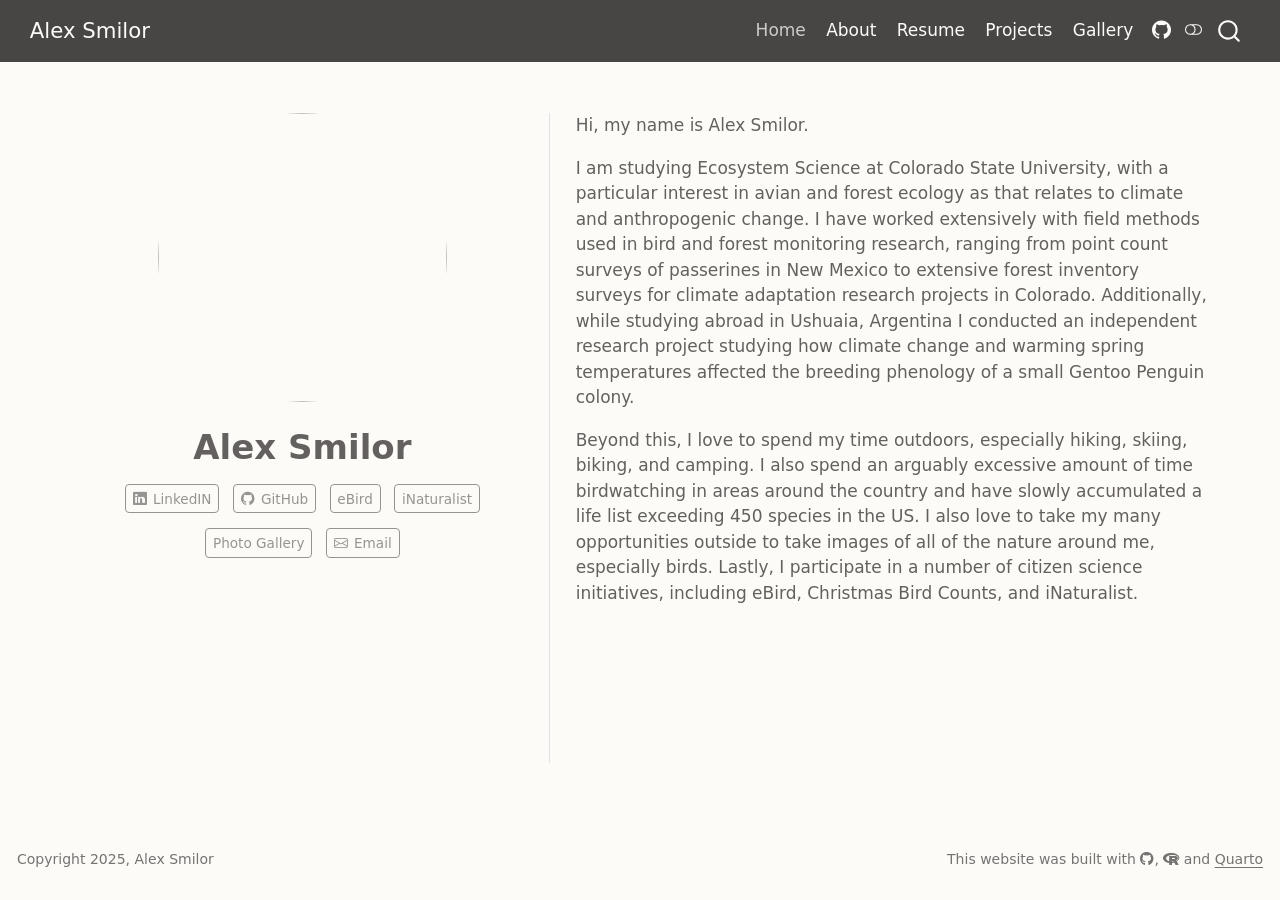
==== commit 12d87a22: "github link fix" ====
--- a/docs/index.html
+++ b/docs/index.html
@@ -110,6 +110,11 @@
   <li class="nav-item">
     <a class="nav-link" href="./Gallery.html"> 
 <span class="menu-text">Gallery</span></a>
+  </li>  
+  <li class="nav-item compact">
+    <a class="nav-link" href="https://github.com/alexws23/alexws23.github.io" target="_blank"> <i class="bi bi-github" role="img">
+</i> 
+<span class="menu-text"></span></a>
   </li>  
 </ul>
           </div> <!-- /navcollapse -->
@@ -736,7 +741,7 @@
       &nbsp;
     </div>
     <div class="nav-footer-right">
-<p>This website was built with <a href="https://github.com/samanthacsik/samanthacsik.github.io" target="_blank"><i class="fa-brands fa-github" title="GitHub octocat logo" aria-label="github"></i></a>, <a href="https://www.r-project.org/about.html" target="_blank"><i class="fa-brands fa-r-project" title="R Project" aria-label="r-project"></i></a> and <a href="https://quarto.org/" target="_blank">Quarto</a></p>
+<p>This website was built with <a href="https://github.com/alexws23/alexws23.github.io" target="_blank"><i class="fa-brands fa-github" title="GitHub octocat logo" aria-label="github"></i></a>, <a href="https://www.r-project.org/about.html" target="_blank"><i class="fa-brands fa-r-project" title="R Project" aria-label="r-project"></i></a> and <a href="https://quarto.org/" target="_blank">Quarto</a></p>
 </div>
   </div>
 </footer>
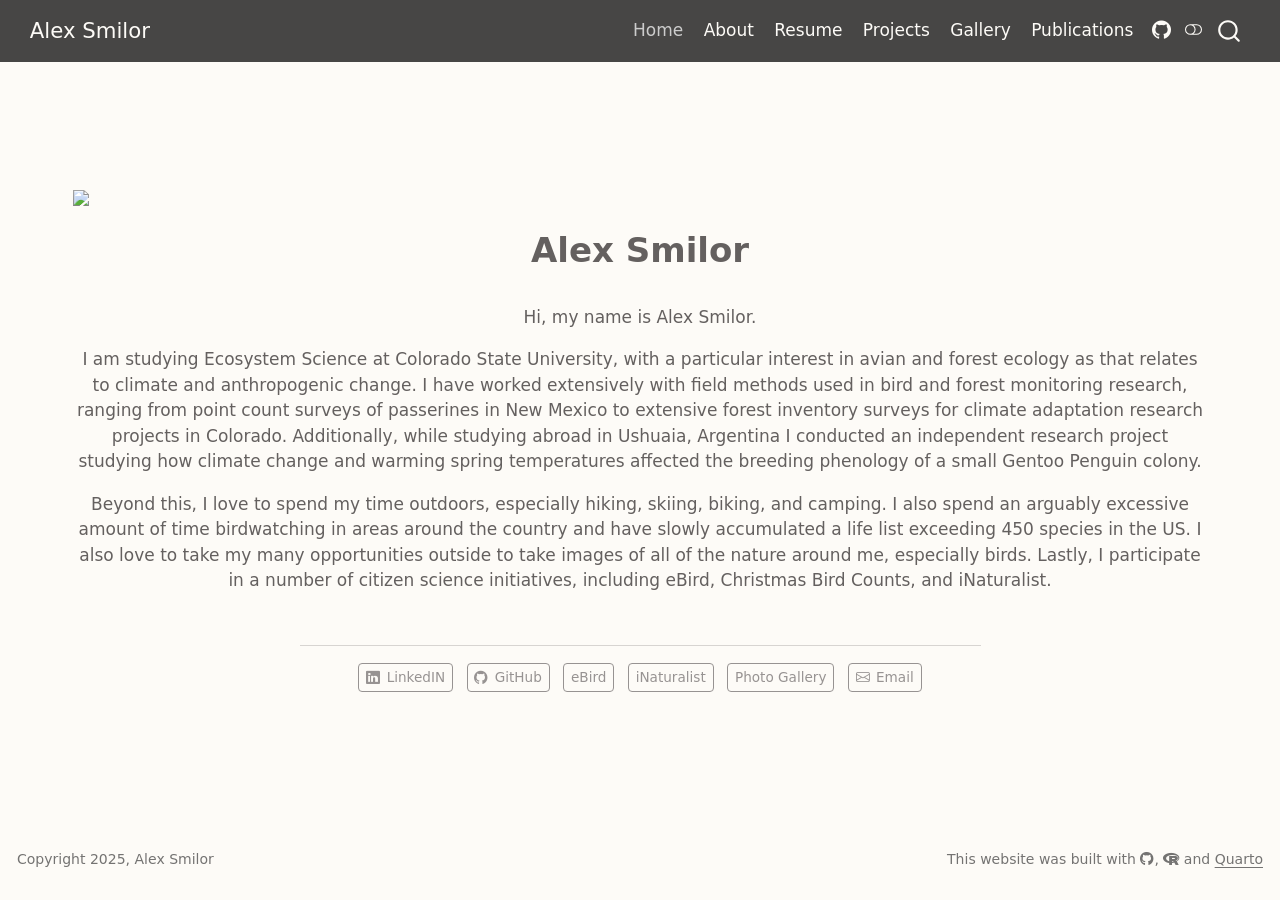
==== commit 4ee2285a: "Minor overhaul" ====
--- a/docs/index.html
+++ b/docs/index.html
@@ -111,6 +111,10 @@
     <a class="nav-link" href="./Gallery.html"> 
 <span class="menu-text">Gallery</span></a>
   </li>  
+  <li class="nav-item">
+    <a class="nav-link" href="./Publications.html"> 
+<span class="menu-text">Publications</span></a>
+  </li>  
   <li class="nav-item compact">
     <a class="nav-link" href="https://github.com/alexws23/alexws23.github.io" target="_blank"> <i class="bi bi-github" role="img">
 </i> 
@@ -130,18 +134,24 @@
 <!-- margin-sidebar -->
     
 <!-- main -->
-<div class="quarto-about-trestles column-page">
-  <div class="about-entity">
-    <img src="imgs/AWS-7548.jpg" class="about-image
-  round " style="height: 17em; width: 17em;">
-<header id="title-block-header" class="quarto-title-block default">
+<div class="quarto-about-jolla column-page">
+  <img src="imgs/AWS-9894.jpg" class="about-image
+  rectangle " style="width: 70em;">
+ <header id="title-block-header" class="quarto-title-block default">
 <div class="quarto-title">
 <h1 class="title">Alex Smilor</h1>
 </div>
 <div class="quarto-title-meta column-page">
   </div>
-</header>
-    <div class="about-links">
+</header><main class="content column-page" id="quarto-document-content">
+<p>Hi, my name is Alex Smilor.</p>
+<p>I am studying Ecosystem Science at Colorado State University, with a particular interest in avian and forest ecology as that relates to climate and anthropogenic change. I have worked extensively with field methods used in bird and forest monitoring research, ranging from point count surveys of passerines in New Mexico to extensive forest inventory surveys for climate adaptation research projects in Colorado. Additionally, while studying abroad in Ushuaia, Argentina I conducted an independent research project studying how climate change and warming spring temperatures affected the breeding phenology of a small Gentoo Penguin colony.</p>
+<p>Beyond this, I love to spend my time outdoors, especially hiking, skiing, biking, and camping. I also spend an arguably excessive amount of time birdwatching in areas around the country and have slowly accumulated a life list exceeding 450 species in the US. I also love to take my many opportunities outside to take images of all of the nature around me, especially birds. Lastly, I participate in a number of citizen science initiatives, including eBird, Christmas Bird Counts, and iNaturalist.</p>
+
+
+</main> 
+  <hr class="about-sep">
+   <div class="about-links">
   <a href="https://www.linkedin.com/in/alexsmilor/" class="about-link" rel="" target="">
     <i class="bi bi-linkedin"></i>
      <span class="about-link-text">LinkedIN</span>
@@ -164,14 +174,6 @@
      <span class="about-link-text">Email</span>
   </a>
 </div>
-  </div>
-  <div class="about-contents"><main class="content column-page" id="quarto-document-content">
-<p>Hi, my name is Alex Smilor.</p>
-<p>I am studying Ecosystem Science at Colorado State University, with a particular interest in avian and forest ecology as that relates to climate and anthropogenic change. I have worked extensively with field methods used in bird and forest monitoring research, ranging from point count surveys of passerines in New Mexico to extensive forest inventory surveys for climate adaptation research projects in Colorado. Additionally, while studying abroad in Ushuaia, Argentina I conducted an independent research project studying how climate change and warming spring temperatures affected the breeding phenology of a small Gentoo Penguin colony.</p>
-<p>Beyond this, I love to spend my time outdoors, especially hiking, skiing, biking, and camping. I also spend an arguably excessive amount of time birdwatching in areas around the country and have slowly accumulated a life list exceeding 450 species in the US. I also love to take my many opportunities outside to take images of all of the nature around me, especially birds. Lastly, I participate in a number of citizen science initiatives, including eBird, Christmas Bird Counts, and iNaturalist.</p>
-
-
-</main></div>
 </div>
  <!-- /main -->
 <script id="quarto-html-after-body" type="application/javascript">
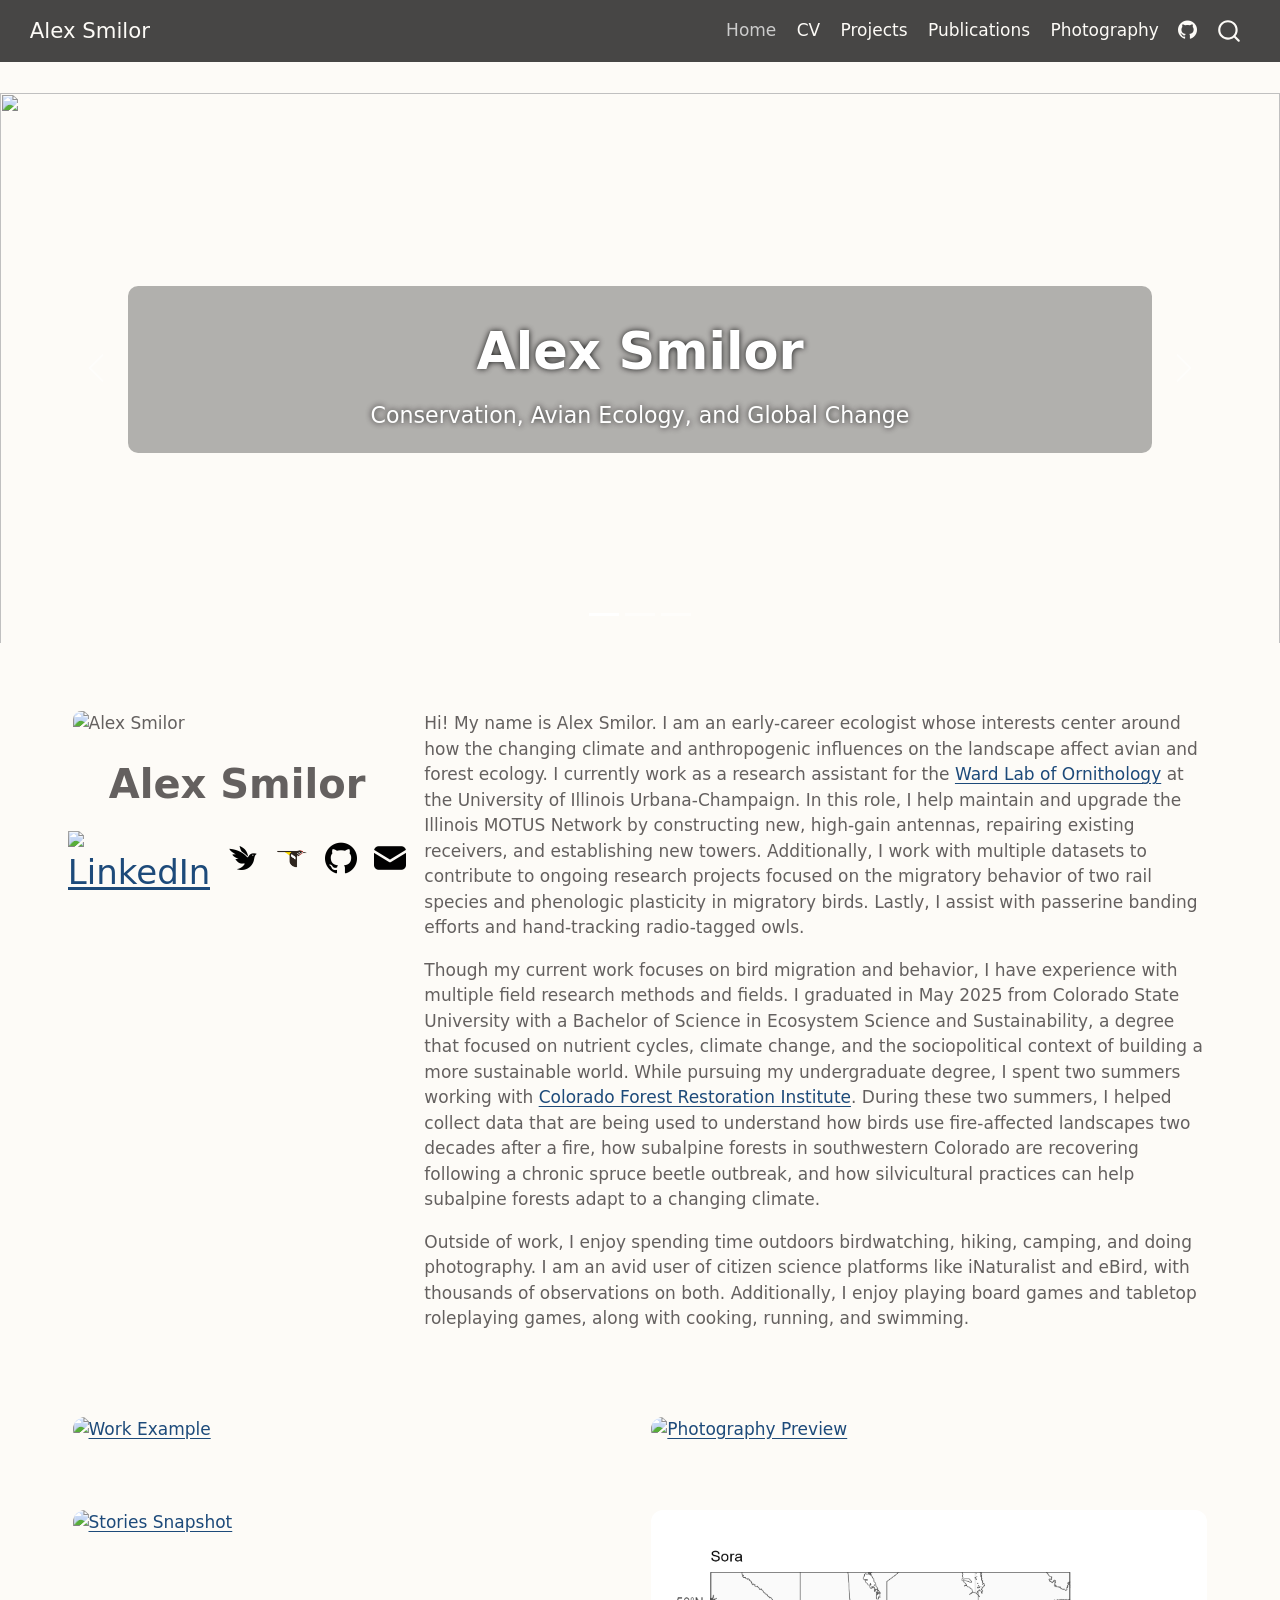
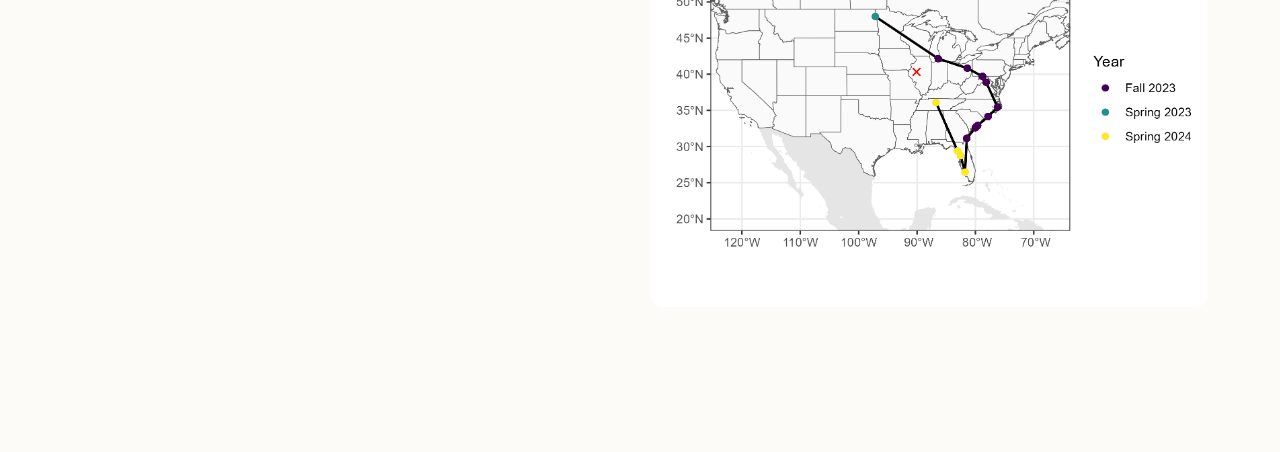
==== commit 4e5cfaaa: "major overhaul of landing page and website design. Still a WIP, especially with the photography gall" ====
--- a/docs/index.html
+++ b/docs/index.html
@@ -34,15 +34,12 @@
 <script src="site_libs/quarto-html/quarto.js"></script>
 <script src="site_libs/quarto-html/popper.min.js"></script>
 <script src="site_libs/quarto-html/tippy.umd.min.js"></script>
+<script src="site_libs/quarto-html/anchor.min.js"></script>
 <link href="site_libs/quarto-html/tippy.css" rel="stylesheet">
-<link href="site_libs/quarto-html/quarto-syntax-highlighting.css" rel="stylesheet" class="quarto-color-scheme" id="quarto-text-highlighting-styles">
-<link href="site_libs/quarto-html/quarto-syntax-highlighting-dark.css" rel="prefetch" class="quarto-color-scheme quarto-color-alternate" id="quarto-text-highlighting-styles">
+<link href="site_libs/quarto-html/quarto-syntax-highlighting.css" rel="stylesheet" id="quarto-text-highlighting-styles">
 <script src="site_libs/bootstrap/bootstrap.min.js"></script>
 <link href="site_libs/bootstrap/bootstrap-icons.css" rel="stylesheet">
-<link href="site_libs/bootstrap/bootstrap.min.css" rel="stylesheet" class="quarto-color-scheme" id="quarto-bootstrap" data-mode="light">
-<link href="site_libs/bootstrap/bootstrap-dark.min.css" rel="prefetch" class="quarto-color-scheme quarto-color-alternate" id="quarto-bootstrap" data-mode="dark">
-<link href="site_libs/quarto-contrib/fontawesome6-1.2.0/all.min.css" rel="stylesheet">
-<link href="site_libs/quarto-contrib/fontawesome6-1.2.0/latex-fontsize.css" rel="stylesheet">
+<link href="site_libs/bootstrap/bootstrap.min.css" rel="stylesheet" id="quarto-bootstrap" data-mode="light">
 <script id="quarto-search-options" type="application/json">{
   "location": "navbar",
   "copy-button": false,
@@ -72,6 +69,7 @@
 }</script>
 
 
+<link rel="stylesheet" href="styles.css">
 </head>
 
 <body class="nav-fixed">
@@ -96,24 +94,20 @@
 <span class="menu-text">Home</span></a>
   </li>  
   <li class="nav-item">
-    <a class="nav-link" href="./about.html"> 
-<span class="menu-text">About</span></a>
-  </li>  
-  <li class="nav-item">
     <a class="nav-link" href="./CV.html"> 
-<span class="menu-text">Resume</span></a>
+<span class="menu-text">CV</span></a>
   </li>  
   <li class="nav-item">
     <a class="nav-link" href="./Projects.html"> 
 <span class="menu-text">Projects</span></a>
   </li>  
   <li class="nav-item">
-    <a class="nav-link" href="./Gallery.html"> 
-<span class="menu-text">Gallery</span></a>
+    <a class="nav-link" href="./Publications.html"> 
+<span class="menu-text">Publications</span></a>
   </li>  
   <li class="nav-item">
-    <a class="nav-link" href="./Publications.html"> 
-<span class="menu-text">Publications</span></a>
+    <a class="nav-link" href="./Gallery.html"> 
+<span class="menu-text">Photography</span></a>
   </li>  
   <li class="nav-item compact">
     <a class="nav-link" href="https://github.com/alexws23/alexws23.github.io" target="_blank"> <i class="bi bi-github" role="img">
@@ -123,7 +117,6 @@
 </ul>
           </div> <!-- /navcollapse -->
             <div class="quarto-navbar-tools">
-  <a href="" class="quarto-color-scheme-toggle quarto-navigation-tool  px-1" onclick="window.quartoToggleColorScheme(); return false;" title="Toggle dark mode"><i class="bi"></i></a>
 </div>
       </div> <!-- /container-fluid -->
     </nav>
@@ -134,48 +127,197 @@
 <!-- margin-sidebar -->
     
 <!-- main -->
-<div class="quarto-about-jolla column-page">
-  <img src="imgs/AWS-9894.jpg" class="about-image
-  rectangle " style="width: 70em;">
- <header id="title-block-header" class="quarto-title-block default">
-<div class="quarto-title">
-<h1 class="title">Alex Smilor</h1>
-</div>
-<div class="quarto-title-meta column-page">
-  </div>
-</header><main class="content column-page" id="quarto-document-content">
-<p>Hi, my name is Alex Smilor.</p>
-<p>I am studying Ecosystem Science at Colorado State University, with a particular interest in avian and forest ecology as that relates to climate and anthropogenic change. I have worked extensively with field methods used in bird and forest monitoring research, ranging from point count surveys of passerines in New Mexico to extensive forest inventory surveys for climate adaptation research projects in Colorado. Additionally, while studying abroad in Ushuaia, Argentina I conducted an independent research project studying how climate change and warming spring temperatures affected the breeding phenology of a small Gentoo Penguin colony.</p>
-<p>Beyond this, I love to spend my time outdoors, especially hiking, skiing, biking, and camping. I also spend an arguably excessive amount of time birdwatching in areas around the country and have slowly accumulated a life list exceeding 450 species in the US. I also love to take my many opportunities outside to take images of all of the nature around me, especially birds. Lastly, I participate in a number of citizen science initiatives, including eBird, Christmas Bird Counts, and iNaturalist.</p>
-
-
-</main> 
-  <hr class="about-sep">
-   <div class="about-links">
-  <a href="https://www.linkedin.com/in/alexsmilor/" class="about-link" rel="" target="">
-    <i class="bi bi-linkedin"></i>
-     <span class="about-link-text">LinkedIN</span>
+<main class="content column-page" id="quarto-document-content">
+
+
+
+
+<style>
+  /* Full-width layout */
+  #myCarousel {
+    width: 100vw;
+    margin-left: calc(50% - 50vw);
+    max-height: 550px;
+    overflow: hidden;
+    position: relative;
+  }
+
+  /* Images */
+  .carousel-item img {
+    width: 100%;
+    height: auto;
+    object-fit: cover;
+  }
+
+  /* Fixed caption overlay (same for all slides) */
+  .carousel-caption-fixed {
+    position: absolute;
+    top: 35%;
+    left: 50%;
+    transform: translateX(-50%);
+    width: 80%;
+    max-width: 90%;
+    padding-top: 0.1rem;
+    padding-bottom: 0.2rem;
+    background: rgba(0, 0, 0, 0.30);
+    border-radius: 10px;
+    text-align: center;
+    color: white;
+    text-shadow: 0px 0px 6px rgba(0,0,0,0.9);
+    z-index: 15;
+  }
+</style>
+
+<div id="myCarousel" class="carousel slide hero-carousel" data-bs-ride="carousel" data-bs-interval="5000">
+
+  <!-- FIXED CAPTION (does NOT rotate) -->
+
+  <div class="carousel-caption-fixed">
+    <h1 style="font-size: 3rem;">Alex Smilor</h1>
+    <p style="font-size: 1.3rem;">Conservation, Avian Ecology, and Global Change</p>
+  </div>
+
+  <!-- Indicators -->
+
+  <div class="carousel-indicators">
+    <button type="button" data-bs-target="#myCarousel" data-bs-slide-to="0" class="active"></button>
+    <button type="button" data-bs-target="#myCarousel" data-bs-slide-to="1"></button>
+    <button type="button" data-bs-target="#myCarousel" data-bs-slide-to="2"></button>
+  </div>
+
+  <!-- Slides -->
+
+  <div class="carousel-inner">
+    <div class="carousel-item active">
+      <img src="imgs/AWS-2023.jpg" alt="">
+    </div>
+
+
+<div class="carousel-item">
+  <img src="imgs/AWS-0244-Enhanced-NR.jpg" alt="">
+</div>
+
+<div class="carousel-item">
+  <img src="imgs/AWS-9894.jpg" alt="">
+</div>
+
+
+  </div>
+
+  <!-- Controls -->
+
+  <button class="carousel-control-prev" type="button" data-bs-target="#myCarousel" data-bs-slide="prev">
+    <span class="carousel-control-prev-icon"></span>
+  </button>
+
+  <button class="carousel-control-next" type="button" data-bs-target="#myCarousel" data-bs-slide="next">
+    <span class="carousel-control-next-icon"></span>
+  </button>
+
+</div>
+
+<div class="home-section">
+<div class="columns">
+<div class="column" style="width:29%;">
+<!-- Responsive two-column layout -->
+
+  <!-- Left column: photo + name + social icons -->
+
+    <img src="imgs/AWS-7548.jpg" style="width: 100%; border-radius: 0.5rem; margin-bottom: 1rem;" alt="Alex Smilor">
+  <div style="margin-top: 0rem; font-size: 2rem; display: flex; justify-content: center; gap: 1rem;">
+      <p text-align:="" center;="" style="font-size: 40px;"> <b>Alex Smilor</b></p>
+  </div>
+
+
+<!-- Social Icons -->
+<div style="margin-top: 0rem; font-size: 2rem; display: flex; justify-content: center; gap: 1rem;">
+  <a href="https://www.linkedin.com/in/alexsmilor" target="_blank">
+    <img src="https://static.licdn.com/scds/common/u/images/logos/favicons/v1/favicon.ico" alt="LinkedIn" style="width: 32px; height: 32px;">
   </a>
-  <a href="https://github.com/alexws23" class="about-link" rel="" target="">
-    <i class="bi bi-github"></i>
-     <span class="about-link-text">GitHub</span>
+    <a href="https://www.inaturalist.org/people/6646139" target="_blank">
+    <img src="imgs/inat.png" alt="iNaturalist" style="width: 32px; height: 32px;">
   </a>
-  <a href="https://ebird.org/profile/MTgwNTI1Mg/world" class="about-link" rel="" target="">
-     <span class="about-link-text">eBird</span>
+   <a href="https://ebird.org/profile/MTgwNTI1Mg/world" target="_blank">
+    <img src="imgs/ebird.png" alt="eBird" style="width: 32px; height: 32px;">
   </a>
-  <a href="https://www.inaturalist.org/people/6646139" class="about-link" rel="" target="">
-     <span class="about-link-text">iNaturalist</span>
+    <a href="https://github.com/alexws23" target="_blank">
+    <img src="imgs/github.png" alt="GitHub" style="width: 32px; height: 32px;">
   </a>
-  <a href="https://alexsmilor.com/" class="about-link" rel="" target="">
-     <span class="about-link-text">Photo Gallery</span>
+  <a href="mailto::alexws23@verizon.net" target="_blank">
+    <img src="imgs/mail.png" alt="Email" style="width: 32px; height: 32px;">
   </a>
-  <a href="mailto::alexws23@verizon.net" class="about-link" rel="" target="">
-    <i class="bi bi-envelope"></i>
-     <span class="about-link-text">Email</span>
-  </a>
-</div>
-</div>
- <!-- /main -->
+    
+</div>
+
+</div><div class="column" style="width:2%;">
+
+</div><div class="column" style="width:69%;">
+<div class="section-text">
+<p>Hi! My name is Alex Smilor. I am an early-career ecologist whose interests center around how the changing climate and anthropogenic influences on the landscape affect avian and forest ecology. I currently work as a research assistant for the <a href="https://ward.nres.illinois.edu/" title="Ward Lab of Ornithology">Ward Lab of Ornithology</a> at the University of Illinois Urbana-Champaign. In this role, I help maintain and upgrade the Illinois MOTUS Network by constructing new, high-gain antennas, repairing existing receivers, and establishing new towers. Additionally, I work with multiple datasets to contribute to ongoing research projects focused on the migratory behavior of two rail species and phenologic plasticity in migratory birds. Lastly, I assist with passerine banding efforts and hand-tracking radio-tagged owls.</p>
+<p>Though my current work focuses on bird migration and behavior, I have experience with multiple field research methods and fields. I graduated in May 2025 from Colorado State University with a Bachelor of Science in Ecosystem Science and Sustainability, a degree that focused on nutrient cycles, climate change, and the sociopolitical context of building a more sustainable world. While pursuing my undergraduate degree, I spent two summers working with <a href="https://cfri.colostate.edu/" title="Colorado Forest Restoration Institute">Colorado Forest Restoration Institute</a>. During these two summers, I helped collect data that are being used to understand how birds use fire-affected landscapes two decades after a fire, how subalpine forests in southwestern Colorado are recovering following a chronic spruce beetle outbreak, and how silvicultural practices can help subalpine forests adapt to a changing climate.</p>
+<p>Outside of work, I enjoy spending time outdoors birdwatching, hiking, camping, and doing photography. I am an avid user of citizen science platforms like iNaturalist and eBird, with thousands of observations on both. Additionally, I enjoy playing board games and tabletop roleplaying games, along with cooking, running, and swimming.</p>
+</div>
+</div>
+</div>
+</div>
+<div class="home-section">
+<div class="columns">
+<div class="column" style="width:49%;">
+<a href="./CV.html">
+  <div class="image-wrapper">
+    <img src="imgs/AWS-2026.jpg" alt="Work Example">
+    <div class="image-overlay">
+      <p style="font-size: 30px"><b>Professional Experience</b></p>
+      <p>Ornithology • Forestry • Field Work</p>
+    </div>
+  </div>
+</a>
+</div><div class="column" style="width:2%;">
+
+</div><div class="column" style="width:49%;">
+<a href="./Gallery.html">
+  <div class="image-wrapper">
+    <img src="imgs/AWS-4886-Enhanced-NR.jpg" alt="Photography Preview">
+    <div class="image-overlay">
+      <p style="font-size: 30px"><b>Photography</b></p>
+      <p>Wildlife • Landscapes • Adventure</p>
+    </div>
+  </div>
+</a>
+</div>
+</div>
+</div>
+<div class="home-section">
+<div class="columns">
+<div class="column" style="width:49%;">
+<a href="./stories.html">
+  <div class="image-wrapper">
+    <img src="imgs/AWS-8825.jpg" alt="Stories Snapshot">
+    <div class="image-overlay">
+      <p style="font-size: 30px"><b>Stories</b></p>
+      <p>Field Notes • Birdwatching • Exploring</p>
+    </div>
+  </div>
+</a>
+</div><div class="column" style="width:2%;">
+
+</div><div class="column" style="width:49%;">
+<a href="./Projects.html">
+  <div class="image-wrapper">
+    <img src="imgs/good_towers_map_73270.png" alt="Project Figure">
+    <div class="image-overlay">
+      <p style="font-size: 30px"><b>Projects</b></p>
+      <p>Science Communication • Research • Reports</p>
+    </div>
+  </div>
+</a>
+</div>
+</div>
+</div>
+
+
+
+</main> <!-- /main -->
 <script id="quarto-html-after-body" type="application/javascript">
 window.document.addEventListener("DOMContentLoaded", function (event) {
   const toggleBodyColorMode = (bsSheetEl) => {
@@ -196,150 +338,13 @@
     }
   }
   toggleBodyColorPrimary();  
-  const disableStylesheet = (stylesheets) => {
-    for (let i=0; i < stylesheets.length; i++) {
-      const stylesheet = stylesheets[i];
-      stylesheet.rel = 'prefetch';
-    }
-  }
-  const enableStylesheet = (stylesheets) => {
-    for (let i=0; i < stylesheets.length; i++) {
-      const stylesheet = stylesheets[i];
-      stylesheet.rel = 'stylesheet';
-    }
-  }
-  const manageTransitions = (selector, allowTransitions) => {
-    const els = window.document.querySelectorAll(selector);
-    for (let i=0; i < els.length; i++) {
-      const el = els[i];
-      if (allowTransitions) {
-        el.classList.remove('notransition');
-      } else {
-        el.classList.add('notransition');
-      }
-    }
-  }
-  const toggleGiscusIfUsed = (isAlternate, darkModeDefault) => {
-    const baseTheme = document.querySelector('#giscus-base-theme')?.value ?? 'light';
-    const alternateTheme = document.querySelector('#giscus-alt-theme')?.value ?? 'dark';
-    let newTheme = '';
-    if(darkModeDefault) {
-      newTheme = isAlternate ? baseTheme : alternateTheme;
-    } else {
-      newTheme = isAlternate ? alternateTheme : baseTheme;
-    }
-    const changeGiscusTheme = () => {
-      // From: https://github.com/giscus/giscus/issues/336
-      const sendMessage = (message) => {
-        const iframe = document.querySelector('iframe.giscus-frame');
-        if (!iframe) return;
-        iframe.contentWindow.postMessage({ giscus: message }, 'https://giscus.app');
-      }
-      sendMessage({
-        setConfig: {
-          theme: newTheme
-        }
-      });
-    }
-    const isGiscussLoaded = window.document.querySelector('iframe.giscus-frame') !== null;
-    if (isGiscussLoaded) {
-      changeGiscusTheme();
-    }
-  }
-  const toggleColorMode = (alternate) => {
-    // Switch the stylesheets
-    const alternateStylesheets = window.document.querySelectorAll('link.quarto-color-scheme.quarto-color-alternate');
-    manageTransitions('#quarto-margin-sidebar .nav-link', false);
-    if (alternate) {
-      enableStylesheet(alternateStylesheets);
-      for (const sheetNode of alternateStylesheets) {
-        if (sheetNode.id === "quarto-bootstrap") {
-          toggleBodyColorMode(sheetNode);
-        }
-      }
-    } else {
-      disableStylesheet(alternateStylesheets);
-      toggleBodyColorPrimary();
-    }
-    manageTransitions('#quarto-margin-sidebar .nav-link', true);
-    // Switch the toggles
-    const toggles = window.document.querySelectorAll('.quarto-color-scheme-toggle');
-    for (let i=0; i < toggles.length; i++) {
-      const toggle = toggles[i];
-      if (toggle) {
-        if (alternate) {
-          toggle.classList.add("alternate");     
-        } else {
-          toggle.classList.remove("alternate");
-        }
-      }
-    }
-    // Hack to workaround the fact that safari doesn't
-    // properly recolor the scrollbar when toggling (#1455)
-    if (navigator.userAgent.indexOf('Safari') > 0 && navigator.userAgent.indexOf('Chrome') == -1) {
-      manageTransitions("body", false);
-      window.scrollTo(0, 1);
-      setTimeout(() => {
-        window.scrollTo(0, 0);
-        manageTransitions("body", true);
-      }, 40);  
-    }
-  }
-  const isFileUrl = () => { 
-    return window.location.protocol === 'file:';
-  }
-  const hasAlternateSentinel = () => {  
-    let styleSentinel = getColorSchemeSentinel();
-    if (styleSentinel !== null) {
-      return styleSentinel === "alternate";
-    } else {
-      return false;
-    }
-  }
-  const setStyleSentinel = (alternate) => {
-    const value = alternate ? "alternate" : "default";
-    if (!isFileUrl()) {
-      window.localStorage.setItem("quarto-color-scheme", value);
-    } else {
-      localAlternateSentinel = value;
-    }
-  }
-  const getColorSchemeSentinel = () => {
-    if (!isFileUrl()) {
-      const storageValue = window.localStorage.getItem("quarto-color-scheme");
-      return storageValue != null ? storageValue : localAlternateSentinel;
-    } else {
-      return localAlternateSentinel;
-    }
-  }
-  const darkModeDefault = false;
-  let localAlternateSentinel = darkModeDefault ? 'alternate' : 'default';
-  // Dark / light mode switch
-  window.quartoToggleColorScheme = () => {
-    // Read the current dark / light value 
-    let toAlternate = !hasAlternateSentinel();
-    toggleColorMode(toAlternate);
-    setStyleSentinel(toAlternate);
-    toggleGiscusIfUsed(toAlternate, darkModeDefault);
+  const icon = "";
+  const anchorJS = new window.AnchorJS();
+  anchorJS.options = {
+    placement: 'right',
+    icon: icon
   };
-  // Ensure there is a toggle, if there isn't float one in the top right
-  if (window.document.querySelector('.quarto-color-scheme-toggle') === null) {
-    const a = window.document.createElement('a');
-    a.classList.add('top-right');
-    a.classList.add('quarto-color-scheme-toggle');
-    a.href = "";
-    a.onclick = function() { try { window.quartoToggleColorScheme(); } catch {} return false; };
-    const i = window.document.createElement("i");
-    i.classList.add('bi');
-    a.appendChild(i);
-    window.document.body.appendChild(a);
-  }
-  // Switch to dark mode if need be
-  if (hasAlternateSentinel()) {
-    toggleColorMode(true);
-  } else {
-    toggleColorMode(false);
-  }
+  anchorJS.add('.anchored');
   const isCodeAnnotation = (el) => {
     for (const clz of el.classList) {
       if (clz.startsWith('code-annotation-')) {                     
@@ -734,19 +739,6 @@
 });
 </script>
 </div> <!-- /content -->
-<footer class="footer">
-  <div class="nav-footer">
-    <div class="nav-footer-left">
-<p>Copyright 2025, Alex Smilor</p>
-</div>   
-    <div class="nav-footer-center">
-      &nbsp;
-    </div>
-    <div class="nav-footer-right">
-<p>This website was built with <a href="https://github.com/alexws23/alexws23.github.io" target="_blank"><i class="fa-brands fa-github" title="GitHub octocat logo" aria-label="github"></i></a>, <a href="https://www.r-project.org/about.html" target="_blank"><i class="fa-brands fa-r-project" title="R Project" aria-label="r-project"></i></a> and <a href="https://quarto.org/" target="_blank">Quarto</a></p>
-</div>
-  </div>
-</footer>
 
 
 
--- a/docs/styles.css
+++ b/docs/styles.css
@@ -0,0 +1,87 @@
+/* css styles */
+.home-section {
+  margin: 4rem 0;
+}
+
+.columns {
+  gap: 2rem;   /* adjust size here */
+}
+
+/* Image container */
+.image-wrapper {
+  position: relative;
+  overflow: hidden;
+  border-radius: 12px;
+}
+
+/* Image styling */
+.image-wrapper img {
+  width: 100%;
+  display: block;
+  transition: transform 0.3s ease, filter 0.3s ease;
+}
+
+/* Overlay text */
+.image-overlay {
+  position: absolute;
+  inset: 0;
+  background: rgba(0, 0, 0, 0.45);
+  color: white;
+  display: flex;
+  flex-direction: column;
+  justify-content: center;
+  align-items: center;
+  text-align: center;
+  padding: 1.5rem;
+  opacity: 0;
+  transition: opacity 0.3s ease;
+}
+
+/* Hover effects */
+.image-wrapper:hover img {
+  transform: scale(1.05);
+  filter: brightness(70%);
+}
+
+.image-wrapper:hover .image-overlay {
+  opacity: 1;
+}
+
+/* Full-width hero section only */
+.hero-carousel {
+  width: 100%;
+  height: 100vh;      /* Full screen height */
+  overflow: hidden;
+  position: relative;
+}
+
+/* Make images fill full screen */
+.hero-carousel .carousel-item,
+.hero-carousel .carousel-item img {
+  height: 100vh;
+}
+
+.hero-carousel .carousel-item img {
+  width: 100%;
+  object-fit: cover;
+}
+
+/* Fixed caption styling */
+.carousel-caption-fixed {
+  position: absolute;
+  top: 40%;
+  left: 50%;
+  transform: translate(-50%, -50%);
+  width: 90%;
+  max-width: 1000px;
+  padding: 1rem;
+  background: rgba(0, 0, 0, 0.35);
+  border-radius: 12px;
+  text-align: center;
+  color: white;
+  text-shadow: 0px 0px 10px rgba(0,0,0,0.9);
+  z-index: 10;
+}
+
+figcaption {text-align: center;}
+grid-item {float: center;}
